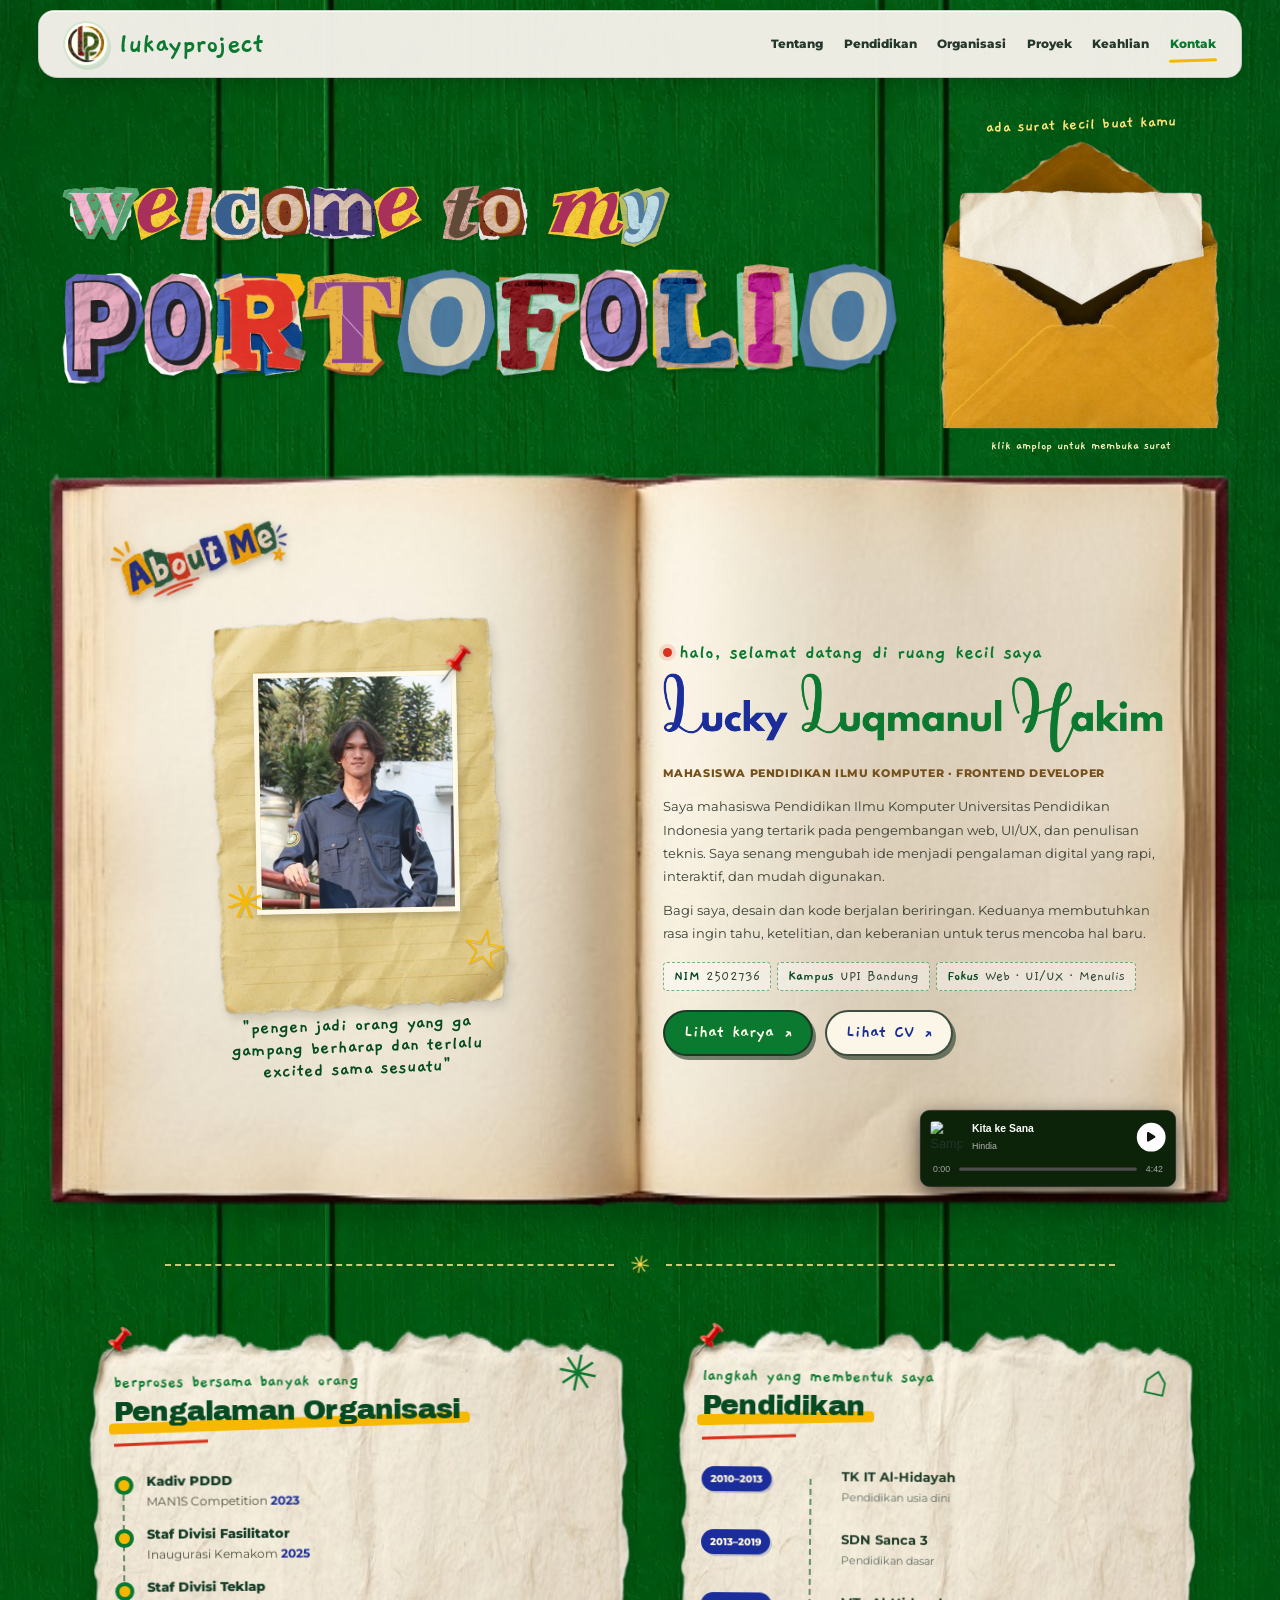
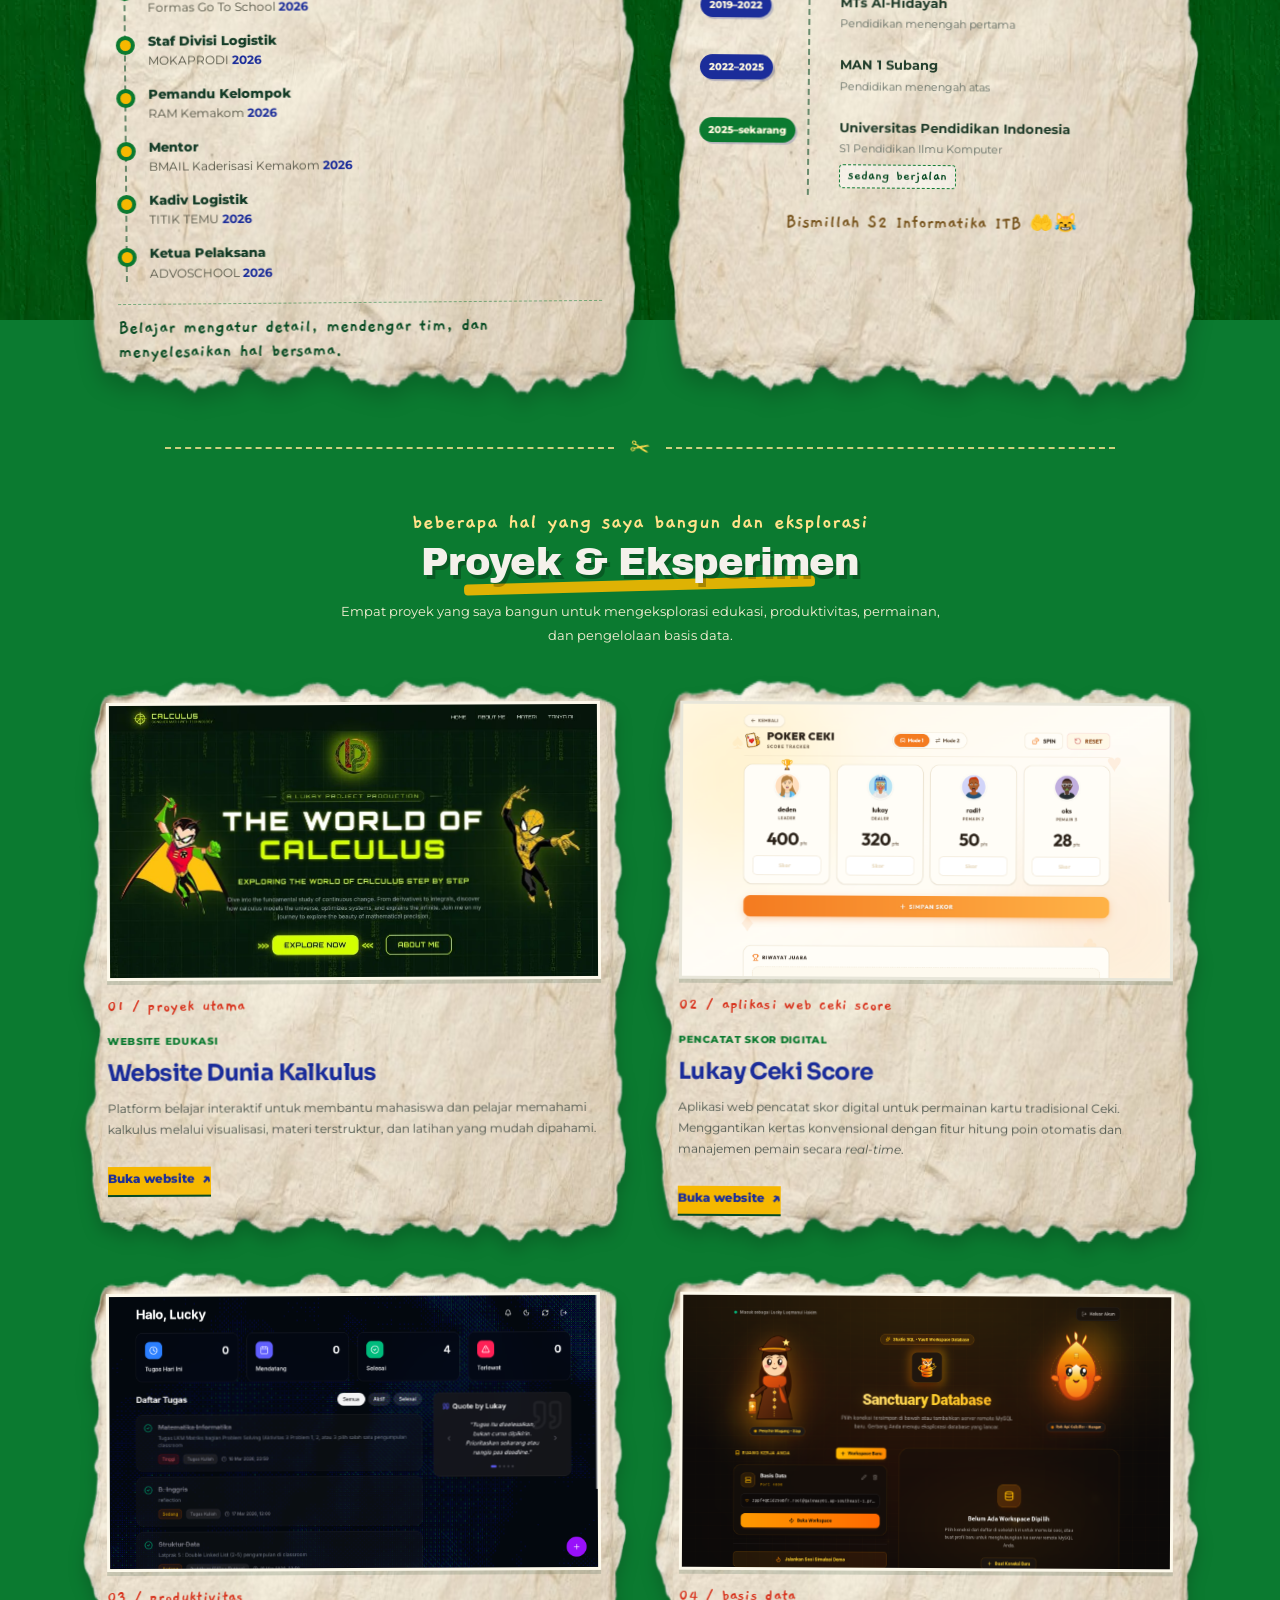
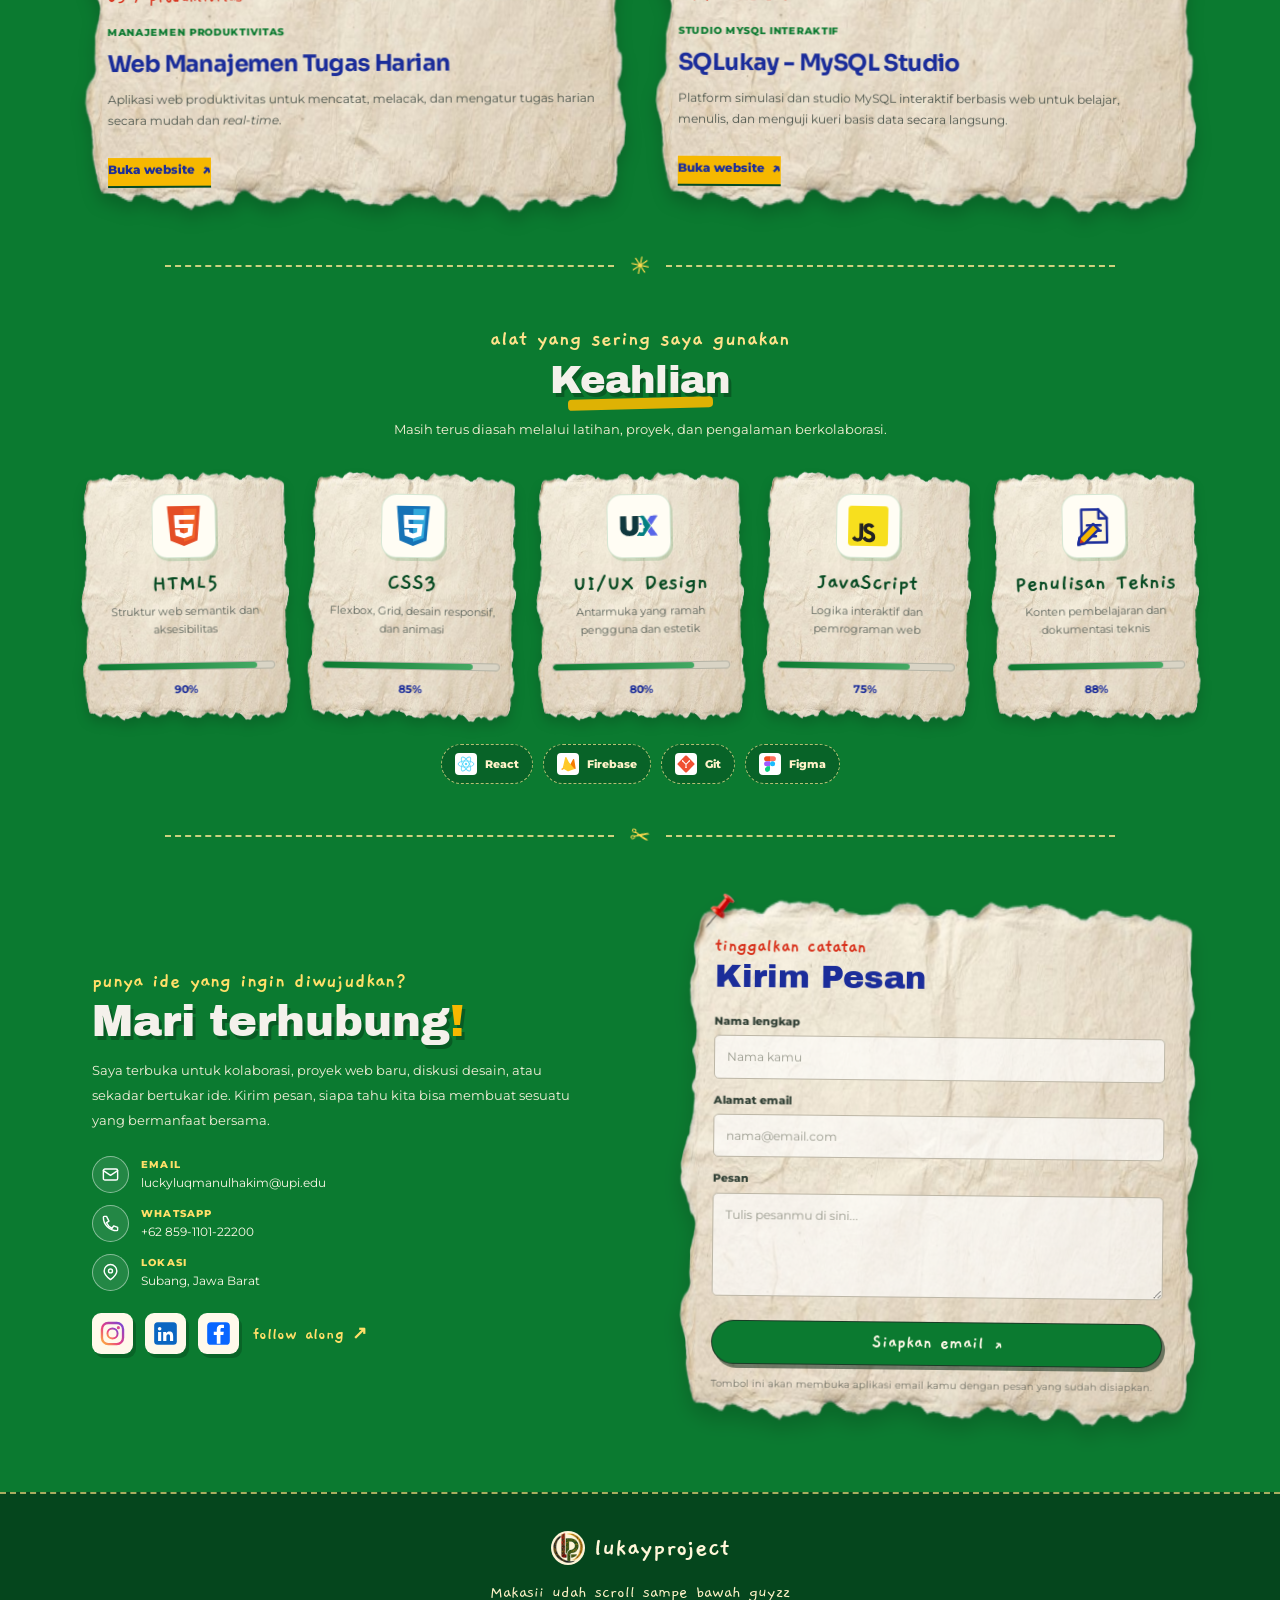
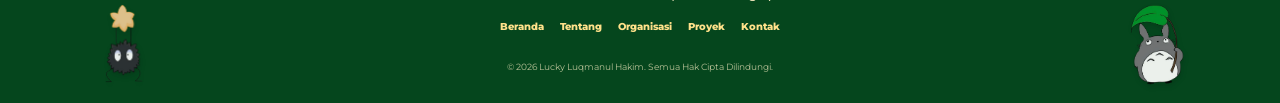
==== index.html @ 98d95bba "update icon play di musik" ====
<!DOCTYPE html>
<html lang="id">
<head>
  <meta charset="UTF-8">
  <meta name="viewport" content="width=device-width, initial-scale=1">
  <meta name="theme-color" content="#0b7a30">
  <meta name="description" content="Portofolio Lucky Luqmanul Hakim, mahasiswa Pendidikan Ilmu Komputer UPI yang tertarik pada pengembangan web, UI/UX, dan penulisan teknis.">
  <title>lukayproject - Portofolio Lucky Luqmanul Hakim</title>
  <link rel="icon" href="assets/logo-lukayproject.png" type="image/png">

  <!-- Font tulisan tangan dan sans-serif agar nuansanya tetap scrapbook -->
  <link rel="preconnect" href="https://fonts.googleapis.com">
  <link rel="preconnect" href="https://fonts.gstatic.com" crossorigin>
  <link href="https://fonts.googleapis.com/css2?family=Archivo+Black&family=Gaegu:wght@400;700&family=Montserrat:wght@400;500;600;700;800&family=Sora:wght@600;700;800&display=swap" rel="stylesheet">
  <link rel="stylesheet" href="https://cdnjs.cloudflare.com/ajax/libs/font-awesome/6.5.2/css/all.min.css">
  <link rel="stylesheet" href="style.css?v=20261017b">
  <script src="script.js" defer></script>
</head>
<body>
  <!-- Navigasi utama -->
  <header class="site-header">
    <nav class="nav-wrap" aria-label="Navigasi utama">
      <a class="brand" href="#Beranda" aria-label="lukayproject, kembali ke beranda">
        <span class="brand-mark"><img src="assets/logo-lukayproject.png" alt="Logo lukayproject"></span>
        <span class="brand-name">lukay<span>project</span></span>
      </a>

      <button class="menu-toggle" id="menuToggle" type="button" aria-expanded="false" aria-controls="mainNav" aria-label="Buka menu navigasi">
        <span></span><span></span><span></span>
      </button>

      <div class="nav-links" id="mainNav">
        <a href="#Tentang" class="nav-link">Tentang</a>
        <a href="#Pendidikan" class="nav-link">Pendidikan</a>
        <a href="#Pengalaman" class="nav-link">Organisasi</a>
        <a href="#Proyek" class="nav-link">Proyek</a>
        <a href="#Keahlian" class="nav-link">Keahlian</a>
        <a href="#Kontak" class="nav-link">Kontak</a>
      </div>
    </nav>
  </header>

  <main>
    <!-- Judul portofolio, pemutar lagu, dan amplop interaktif -->
    <section class="opening-area" id="Beranda" aria-label="Pembuka portofolio">
      <div class="top-peripherals">

        <div class="portfolio-banner" aria-label="Welcome to my portfolio — Lucky Luqmanul Hakim">
          <!-- Sapaan dan judul memakai PNG transparan agar tekstur kolase tetap tajam. -->
          <img class="welcome-title-image" src="assets/welcome.png" alt="Welcome to my">
          <img class="portfolio-title-image" src="assets/portofolio-title.png" alt="Portofolio Lucky Luqmanul Hakim">
        </div>

        <!-- Audio untuk pemutar lagu mini -->
        <audio id="myAudio">
          <source src="assets/kita ke sana.mp3" type="audio/mpeg">
        </audio>

        <!-- Pemutar audio mini -->
        <div class="spotify-popup-mini">
          <div class="mini-top-row">
            <img
              src="https://i.scdn.co/image/ab67616d0000b27349bdf0e981cbba25d48b44e0"
              alt="Sampul album"
              class="mini-art"
            >
            <div class="mini-details">
              <p class="mini-title">Kita ke Sana</p>
              <p class="mini-artist">Hindia</p>
            </div>
            <div class="mini-controls">
              <button
                  class="btn-mini-play"
                  id="playBtn"
                  type="button"
                  aria-label="Putar lagu"
                  aria-pressed="false">
                  <i class="fa-solid fa-play" aria-hidden="true"></i>
              </button>
            </div>
          </div>
          <div class="mini-time-row">
            <span class="time-text" id="currentTime">0:00</span>
            <div class="mini-progress-bar" id="progressBar">
              <div class="mini-progress-juice" id="progressJuice"></div>
            </div>
            <span class="time-text" id="duration">0:00</span>
          </div>
        </div>

        <!-- Amplop interaktif -->
        <div class="envelope-widget">
          <p class="envelope-caption">ada surat kecil buat kamu</p>
          <button class="envelope-trigger" id="letterTrigger" type="button" aria-expanded="false" aria-controls="letterMessage" aria-label="Buka surat dari Lucky">
            <span class="envelope-scene">
              <!-- Surat bergerak di antara badan amplop dan lapisan depannya. -->
              <img class="envelope-back" src="assets/amplop.png" alt="" aria-hidden="true">
              <span class="letter-insert" aria-hidden="true">
                <img class="letter-paper" src="assets/surat.png" alt="">
                <span class="letter-message" id="letterMessage">
                  <strong>Hai, manteteman!</strong>
                  <span>Terima kasih sudah mampir. Kalau kamu tertarik berkolaborasi, yuk kita ngobrol.</span>
                  <em>Salam hangat, Lucky</em>
                </span>
              </span>
              <img class="envelope-front" src="assets/amplop-depan.png" alt="" aria-hidden="true">
            </span>
          </button>
          <p class="tap-hint" id="tapHint">klik amplop untuk membuka surat</p>
        </div>
      </div>

      <!-- Buku ini adalah gambar aset tersendiri; isi buku tetap berupa teks HTML. -->
      <section class="intro-book" id="Tentang" aria-labelledby="introTitle">
        <img class="book-art" src="assets/buku-terbuka.png" alt="Buku terbuka dengan halaman kertas krem">
        <img class="about-me-label" src="assets/about-me.png" alt="about me" aria-hidden="true">
        </div>
        
        <div class="intro-layout">
          <div class="portrait-side">
            <div class="portrait-paper">
              <img class="lined-paper" src="assets/kertas-kuning.png" alt="" aria-hidden="true">
              <img class="portrait-photo" src="assets/foto-lucky.webp" alt="Foto Lucky Luqmanul Hakim">
              <img class="photo-pin" src="assets/paku-pin.png" alt="" aria-hidden="true">
              <span class="photo-star star-one">✳</span>
              <span class="photo-star star-two">☆</span>
            </div>
            <p class="photo-caption">"pengen jadi orang yang ga gampang berharap dan terlalu excited sama sesuatu"</p>
          </div>

          <div class="intro-copy">
            <p class="eyebrow"><span class="eyebrow-dot"></span> halo, selamat datang di ruang kecil saya</p>
            <img class="intro-name-image" id="introTitle" src="assets/nama-lucky.png" alt="Lucky Luqmanul Hakim">
            <p class="intro-role">Mahasiswa Pendidikan Ilmu Komputer · Frontend Developer</p>
            <p class="intro-description">Saya mahasiswa Pendidikan Ilmu Komputer Universitas Pendidikan Indonesia yang tertarik pada pengembangan web, UI/UX, dan penulisan teknis. Saya senang mengubah ide menjadi pengalaman digital yang rapi, interaktif, dan mudah digunakan.</p>
            <p class="intro-description">Bagi saya, desain dan kode berjalan beriringan. Keduanya membutuhkan rasa ingin tahu, ketelitian, dan keberanian untuk terus mencoba hal baru.</p>
            <div class="profile-facts">
              <span><b>NIM</b> 2502736</span>
              <span><b>Kampus</b> UPI Bandung</span>
              <span><b>Fokus</b> Web · UI/UX · Menulis</span>
            </div>
            <div class="intro-actions">
              <a class="sticker-button button-green" href="#Proyek">Lihat karya <span>↗</span></a>
              <a class="sticker-button button-paper" href="https://drive.google.com/file/d/1WIfUOVzdFMNwYy8nvwibHAOW4l3-ou8Z/view" target="_blank" rel="noreferrer">Lihat CV <span>↗</span></a>
            </div>
          </div>
        </div>
      </section>
    </section>

    <!-- Pembatas handmade antarbagian -->
    <div class="section-divider" aria-hidden="true"><span></span><b>✳</b><span></span></div>

    <!-- Riwayat organisasi dan pendidikan -->
    <section class="content-grid two-column" aria-label="Pengalaman organisasi dan pendidikan">
      <section class="paper-panel organization-panel" id="Pengalaman" aria-labelledby="orgTitle">
        <img class="panel-pin" src="assets/paku-pin.png" alt="" aria-hidden="true">
        <div class="section-heading">
          <span class="heading-doodle">✳</span>
          <p class="section-kicker">berproses bersama banyak orang</p>
          <h2 id="orgTitle">Pengalaman Organisasi</h2>
          <span class="heading-underline"></span>
        </div>
        <ol class="experience-list">
          <li><span class="timeline-dot"></span><div><strong>Kadiv PDDD</strong><p>MAN1S Competition <b>2023</b></p></div></li>
          <li><span class="timeline-dot"></span><div><strong>Staf Divisi Fasilitator</strong><p>Inaugurasi Kemakom <b>2025</b></p></div></li>
          <li><span class="timeline-dot"></span><div><strong>Staf Divisi Teklap</strong><p>Formas Go To School <b>2026</b></p></div></li>
          <li><span class="timeline-dot"></span><div><strong>Staf Divisi Logistik</strong><p>MOKAPRODI <b>2026</b></p></div></li>
          <li><span class="timeline-dot"></span><div><strong>Pemandu Kelompok</strong><p>RAM Kemakom <b>2026</b></p></div></li>
          <li><span class="timeline-dot"></span><div><strong>Mentor</strong><p>BMAIL Kaderisasi Kemakom <b>2026</b></p></div></li>
          <li><span class="timeline-dot"></span><div><strong>Kadiv Logistik</strong><p>TITIK TEMU <b>2026</b></p></div></li>
          <li><span class="timeline-dot"></span><div><strong>Ketua Pelaksana</strong><p>ADVOSCHOOL <b>2026</b></p></div></li>
        </ol>
        <p class="panel-footnote">Belajar mengatur detail, mendengar tim, dan menyelesaikan hal bersama.</p>
      </section>

      <section class="paper-panel education-panel" id="Pendidikan" aria-labelledby="educationTitle">
        <img class="panel-pin" src="assets/paku-pin.png" alt="" aria-hidden="true">
        <div class="section-heading">
          <span class="heading-doodle cap-doodle">⌂</span>
          <p class="section-kicker">langkah yang membentuk saya</p>
          <h2 id="educationTitle">Pendidikan</h2>
          <span class="heading-underline"></span>
        </div>
        <ol class="education-list">
          <li><span class="edu-year">2010–2013</span><div><strong>TK IT Al-Hidayah</strong><p>Pendidikan usia dini</p></div></li>
          <li><span class="edu-year">2013–2019</span><div><strong>SDN Sanca 3</strong><p>Pendidikan dasar</p></div></li>
          <li><span class="edu-year">2019–2022</span><div><strong>MTs Al-Hidayah</strong><p>Pendidikan menengah pertama</p></div></li>
          <li><span class="edu-year">2022–2025</span><div><strong>MAN 1 Subang</strong><p>Pendidikan menengah atas</p></div></li>
          <li class="current-education"><span class="edu-year">2025–sekarang</span><div><strong>Universitas Pendidikan Indonesia</strong><p>S1 Pendidikan Ilmu Komputer</p><span class="now-tag">sedang berjalan</span></div></li>
        </ol>
        <div class="campus-note">Bismillah S2 Informatika ITB 🤲😹</div>
      </section>
    </section>

    <div class="section-divider divider-long" aria-hidden="true"><span></span><b>✂</b><span></span></div>

    <!-- Empat proyek dengan tautan aktif; preview contoh bisa diganti dengan screenshot asli. -->
    <section class="projects-section" id="Proyek" aria-labelledby="projectsTitle">
      <div class="section-heading centered-heading">
        <p class="section-kicker">beberapa hal yang saya bangun dan eksplorasi</p>
        <h2 id="projectsTitle">Proyek & Eksperimen</h2>
        <p class="section-intro">Empat proyek yang saya bangun untuk mengeksplorasi edukasi, produktivitas, permainan, dan pengelolaan basis data.</p>
      </div>

      <div class="projects-grid">
        <article class="project-card project-featured">
          <span class="project-index">01 / proyek utama</span>
          <div class="project-visual project-image"><img src="assets/dunia-kalkulus.webp" alt="Tampilan website Dunia Kalkulus"></div>
          <div class="project-copy">
            <span class="project-tag">Website edukasi</span>
            <h3>Website Dunia Kalkulus</h3>
            <p>Platform belajar interaktif untuk membantu mahasiswa dan pelajar memahami kalkulus melalui visualisasi, materi terstruktur, dan latihan yang mudah dipahami.</p>
            <a class="text-link" href="https://duniakalkulus.web.app/" target="_blank" rel="noreferrer">Buka website <span>↗</span></a>
          </div>
        </article>

        <article class="project-card">
          <span class="project-index">02 / aplikasi web ceki score</span>
          <div class="project-visual visual-ceki">
            <img src="assets/ceki.png" alt="Preview Lukay Ceki Score">
          </div>
          <div class="project-copy">
            <span class="project-tag">Pencatat skor digital</span>
            <h3>Lukay Ceki Score</h3>
            <p>Aplikasi web pencatat skor digital untuk permainan kartu tradisional Ceki. Menggantikan kertas konvensional dengan fitur hitung poin otomatis dan manajemen pemain secara <em>real-time</em>.</p>
            <a class="text-link" href="https://ceki-score-tracker.web.app/" target="_blank" rel="noreferrer">Buka website <span>↗</span></a>
          </div>
        </article>
        <article class="project-card">
          <span class="project-index">03 / produktivitas</span>
          <div class="project-visual visual-task"><img src="assets/lukay-task-management.png" alt="Tampilan website Lukay Management"></div>
          <div class="project-copy">
            <span class="project-tag">Manajemen produktivitas</span>
            <h3>Web Manajemen Tugas Harian</h3>
            <p>Aplikasi web produktivitas untuk mencatat, melacak, dan mengatur tugas harian secara mudah dan <em>real-time</em>.</p>
            <a class="text-link" href="https://lukay-task-management.netlify.app/" target="_blank" rel="noreferrer">Buka website <span>↗</span></a>
          </div>
        </article>

        <article class="project-card">
          <span class="project-index">04 / basis data</span>
          <div class="project-visual visual-sql"><img src="assets/sqlukay.png" alt="Tampilan website SQLukay"></div>
          <div class="project-copy">
            <span class="project-tag">Studio MySQL interaktif</span>
            <h3>SQLukay - MySQL Studio</h3>
            <p>Platform simulasi dan studio MySQL interaktif berbasis web untuk belajar, menulis, dan menguji kueri basis data secara langsung.</p>
            <a class="text-link" href="https://sqlukay.vercel.app/" target="_blank" rel="noreferrer">Buka website <span>↗</span></a>
          </div>
        </article>
      </div>
    </section>

    <div class="section-divider" aria-hidden="true"><span></span><b>✳</b><span></span></div>

    <!-- Keahlian tetap berdasarkan daftar pada website sumber, ditambah logo agar lebih visual. -->
    <section class="skills-section" id="Keahlian" aria-labelledby="skillsTitle">
      <div class="section-heading centered-heading">
        <p class="section-kicker">alat yang sering saya gunakan</p>
        <h2 id="skillsTitle">Keahlian</h2>
        <p class="section-intro">Masih terus diasah melalui latihan, proyek, dan pengalaman berkolaborasi.</p>
      </div>
      <div class="skills-grid">
        <article class="skill-tile"><span class="skill-logo"><img src="assets/icons/html5.svg" alt="Logo HTML5"></span><h3>HTML5</h3><p>Struktur web semantik dan aksesibilitas</p><div class="skill-track"><span style="--level:90%"></span></div><b class="skill-level">90%</b></article>
        <article class="skill-tile"><span class="skill-logo"><img src="assets/icons/css3.svg" alt="Logo CSS3"></span><h3>CSS3</h3><p>Flexbox, Grid, desain responsif, dan animasi</p><div class="skill-track"><span style="--level:85%"></span></div><b class="skill-level">85%</b></article>
        <article class="skill-tile"><span class="skill-logo"><img src="assets/icons/pen-tool.svg" alt="Ikon desain UI/UX"></span><h3>UI/UX Design</h3><p>Antarmuka yang ramah pengguna dan estetik</p><div class="skill-track"><span style="--level:80%"></span></div><b class="skill-level">80%</b></article>
        <article class="skill-tile"><span class="skill-logo"><img src="assets/icons/javascript.svg" alt="Logo JavaScript"></span><h3>JavaScript</h3><p>Logika interaktif dan pemrograman web</p><div class="skill-track"><span style="--level:75%"></span></div><b class="skill-level">75%</b></article>
        <article class="skill-tile"><span class="skill-logo"><img src="assets/icons/writing.svg" alt="Ikon penulisan teknis"></span><h3>Penulisan Teknis</h3><p>Konten pembelajaran dan dokumentasi teknis</p><div class="skill-track"><span style="--level:88%"></span></div><b class="skill-level">88%</b></article>
      </div>
      <div class="tool-strip" aria-label="Teknologi dan alat pendukung yang ditampilkan">
        <span><img src="assets/icons/react.svg" alt="Logo React">React</span>
        <span><img src="assets/icons/firebase.svg" alt="Logo Firebase">Firebase</span>
        <span><img src="assets/icons/git.svg" alt="Logo Git">Git</span>
        <span><img src="assets/icons/figma.svg" alt="Logo Figma">Figma</span>
      </div>
    </section>

    <div class="section-divider divider-long" aria-hidden="true"><span></span><b>✂</b><span></span></div>

    <!-- Kontak: semua alamat dan akun mengarah ke kontak asli pada halaman sumber. -->
    <section class="contact-section" id="Kontak" aria-labelledby="contactTitle">
      <div class="contact-copy">
        <p class="section-kicker">punya ide yang ingin diwujudkan?</p>
        <h2 id="contactTitle">Mari terhubung<span>!</span></h2>
        <p>Saya terbuka untuk kolaborasi, proyek web baru, diskusi desain, atau sekadar bertukar ide. Kirim pesan, siapa tahu kita bisa membuat sesuatu yang bermanfaat bersama.</p>
        <div class="contact-lines">
          <a href="mailto:luckyluqmanulhakim@upi.edu"><span class="contact-icon"><img src="assets/icons/mail.svg" alt=""></span><span><small>EMAIL</small>luckyluqmanulhakim@upi.edu</span></a>
          <a href="https://wa.me/62859110122200" target="_blank" rel="noreferrer"><span class="contact-icon"><img src="assets/icons/phone.svg" alt=""></span><span><small>WHATSAPP</small>+62 859-1101-22200</span></a>
          <div><span class="contact-icon"><img src="assets/icons/map-pin.svg" alt=""></span><span><small>LOKASI</small>Subang, Jawa Barat</span></div>
        </div>
        <div class="social-links">
          <a href="https://www.instagram.com/luckyluqmn" target="_blank" rel="noreferrer" aria-label="Instagram"><img src="assets/icons/instagram.svg" alt="Logo Instagram"></a>
          <a href="https://id.linkedin.com/in/lucky-luqmanul-hakim-16319437b" target="_blank" rel="noreferrer" aria-label="LinkedIn"><img src="assets/icons/linkedin.svg" alt="Logo LinkedIn"></a>
          <a href="https://www.facebook.com/luckyluqmanulhakim" target="_blank" rel="noreferrer" aria-label="Facebook"><img src="assets/icons/facebook.svg" alt="Logo Facebook"></a>
          <span>follow along ↗</span>
        </div>
      </div>

      <form class="contact-form paper-panel" id="contactForm">
        <img class="panel-pin" src="assets/paku-pin.png" alt="" aria-hidden="true">
        <p class="form-kicker">tinggalkan catatan</p>
        <h3>Kirim Pesan</h3>
        <label for="senderName">Nama lengkap</label>
        <input id="senderName" name="name" type="text" placeholder="Nama kamu" required>
        <label for="senderEmail">Alamat email</label>
        <input id="senderEmail" name="email" type="email" placeholder="nama@email.com" required>
        <label for="senderMessage">Pesan</label>
        <textarea id="senderMessage" name="message" rows="4" placeholder="Tulis pesanmu di sini..." required></textarea>
        <button class="sticker-button button-green submit-button" type="submit">Siapkan email <span>↗</span></button>
        <p class="form-note" id="formNote">Tombol ini akan membuka aplikasi email kamu dengan pesan yang sudah disiapkan.</p>
      </form>
    </section>
  </main>

  <!-- Penutup halaman -->
  <footer class="site-footer">
    <img class="footer-totoro" src="assets/totoro.webp" alt="Ilustrasi Totoro">
    <img class="footer-susuwatari" src="assets/susuwatari.png" alt="Ilustrasi Susuwatari">
    <div class="footer-brand"><img src="assets/logo-lukayproject.png" alt="Logo lukayproject"><span>lukayproject</span></div>
    <p>Makasii udah scroll sampe bawah guyzz</p>
    <div class="footer-nav"><a href="#Beranda">Beranda</a><a href="#Tentang">Tentang</a><a href="#Pengalaman">Organisasi</a><a href="#Proyek">Proyek</a><a href="#Kontak">Kontak</a></div>
    <small>© <span id="currentYear">2026</span> Lucky Luqmanul Hakim. Semua Hak Cipta Dilindungi.</small>
  </footer>
</body>
</html>
---- style.css ----
/* Lukayproject — gaya scrapbook yang tetap ringan dan mudah diubah */

:root {
  --green: #0b7a30;
  --green-dark: #064a22;
  --yellow: #f6b800;
  --yellow-soft: #ffdf65;
  --cream: #f4f1eb;
  --navy: #1b2d9a;
  --red: #d8321c;
  --ink: #24332b;
  --muted: #657066;
  --hand: "Gaegu", "Comic Sans MS", cursive;
  --body: "Montserrat", Arial, sans-serif;
  --display: "Archivo Black", "Arial Black", sans-serif;
}

* {
  box-sizing: border-box;
}

html {
  scroll-behavior: smooth;
  scroll-padding-top: 90px;
}

body {
  margin: 0;
  min-width: 320px;
  color: var(--ink);
  font-family: var(--body);
  line-height: 1.65;
  background: var(--green) url("assets/bg-hijau.webp") center top / cover fixed no-repeat;
  overflow-x: hidden;
}

body::before {
  content: "";
  position: fixed;
  inset: 0;
  z-index: -1;
  pointer-events: none;
  background: linear-gradient(90deg, rgba(0, 44, 19, .16), transparent 20%, transparent 80%, rgba(0, 44, 19, .16));
}

img {
  display: block;
  max-width: 100%;
}

a {
  color: inherit;
  text-decoration: none;
}

button,
input,
textarea {
  font: inherit;
}

button,
a {
  -webkit-tap-highlight-color: transparent;
}

button:focus-visible,
a:focus-visible,
input:focus-visible,
textarea:focus-visible {
  outline: 3px solid var(--yellow);
  outline-offset: 4px;
}

::selection {
  color: var(--cream);
  background: var(--green-dark);
}

/* Header: kertas krem yang menempel di bagian atas */

.site-header {
  position: sticky;
  top: 0;
  z-index: 50;
  padding: 10px 3vw 0;
  background: linear-gradient(180deg, rgba(5, 55, 26, .94), rgba(5, 55, 26, .72));
  backdrop-filter: blur(10px);
}

.nav-wrap {
  max-width: 1240px;
  min-height: 72px;
  margin: 0 auto;
  padding: 12px 24px;
  display: flex;
  gap: 24px;
  align-items: center;
  justify-content: space-between;
  position: relative;
  background: var(--cream) url("assets/kertas-sobek.png") center / 100% 100% no-repeat;
  filter: drop-shadow(0 7px 6px rgba(0,0,0,.2));
}

.brand {
  display: inline-flex;
  align-items: center;
  gap: 10px;
  flex-shrink: 0;
}

.brand-mark {
  width: 46px;
  height: 46px;
  display: grid;
  place-items: center;
  overflow: hidden;
  border-radius: 50%;
  background: #fff9e6;
  border: 2px solid rgba(11,122,48,.18);
  box-shadow: 2px 3px 0 rgba(11,122,48,.18);
}

.brand-mark img {
  width: 100%;
  height: 100%;
  object-fit: contain;
}

.brand-name {
  font: 700 29px/1 var(--hand);
  letter-spacing: -.5px;
  color: var(--green-dark);
  white-space: nowrap;
}

.brand-name span {
  color: var(--navy);
}

.nav-links {
  display: flex;
  align-items: center;
  justify-content: flex-end;
  gap: clamp(8px, 1.4vw, 21px);
}

.nav-link {
  font-size: 11px;
  font-weight: 800;
  color: #24372b;
  position: relative;
  padding: 7px 0;
  white-space: nowrap;
  transition: color .2s ease;
}

.nav-link::after {
  content: "";
  position: absolute;
  left: 0;
  bottom: 0;
  width: 0;
  height: 4px;
  background: var(--yellow);
  border-radius: 99px;
  transform: rotate(-2deg);
  transition: width .2s ease;
}

.nav-link:hover,
.nav-link.is-active {
  color: var(--green);
}

.nav-link:hover::after,
.nav-link.is-active::after {
  width: 100%;
}

.menu-toggle {
  display: none;
  border: 0;
  padding: 8px;
  background: var(--yellow);
  border-radius: 9px;
  cursor: pointer;
}

.menu-toggle span {
  display: block;
  width: 22px;
  height: 2px;
  margin: 4px;
  border-radius: 10px;
  background: var(--green-dark);
}

main {
  width: 100%;
}

.opening-area {
  max-width: 1240px;
  margin: 0 auto;
  padding: 14px 22px 0;
}

/* Judul portofolio dan amplop berada sebelum buku utama */

.top-peripherals {
  min-height: 220px;
  display: flex;
  align-items: flex-start;
  justify-content: space-between;
  gap: 24px;
  padding: 20px 38px 0;
  position: relative;
}

.envelope-caption {
  margin: 0 0 12px;
  color: #ffe277;
  font: 700 22px/1.1 var(--hand);
  letter-spacing: .2px;
  transform: rotate(-2deg);
}

.envelope-caption span {
  display: inline-block;
  padding-left: 7px;
  color: var(--yellow);
  font-size: 29px;
}

.envelope-widget {
  width: min(360px, 43%);
  text-align: center;
  position: relative;
  margin-top: -3px;
}

.envelope-caption {
  margin-bottom: 0;
  text-align: right;
  padding-right: 24px;
  font-size: 20px;
}

.envelope-scene {
  display: block;
  width: 100%;
  height: 218px;
  position: relative;
  isolation: isolate;
}

.envelope-trigger {
  display: block;
  position: relative;
  width: 100%;
  padding: 0;
  border: 0;
  background: transparent;
  cursor: pointer;
}

.letter-paper {
  position: absolute;
  z-index: 1;
  width: 47%;
  height: auto;
  left: 26.5%;
  top: -25%;
  transform: translateY(38%);
  transform-origin: 50% 100%;
  transition: transform .7s cubic-bezier(.2,.8,.2,1);
  filter: drop-shadow(0 3px 3px rgba(0,0,0,.15));
}

.letter-message {
  position: absolute;
  z-index: 2;
  width: 33%;
  left: 33.5%;
  top: -10%;
  display: flex;
  flex-direction: column;
  gap: 3px;
  text-align: left;
  font-family: var(--hand);
  line-height: 1.05;
  color: var(--navy);
  opacity: 0;
  transform: translateY(38%);
  transition: transform .7s cubic-bezier(.2,.8,.2,1), opacity .25s ease;
  pointer-events: none;
}

.letter-message strong {
  font-size: 18px;
}

.letter-message span {
  font-size: 14px;
}

.letter-message em {
  font-size: 14px;
  font-weight: 700;
  color: var(--green);
  margin-top: 2px;
}

.envelope-widget.is-open .letter-paper {
  transform: translateY(-5%);
}

.envelope-widget.is-open .letter-message {
  transform: translateY(-5%);
  opacity: 1;
  transition-delay: .12s;
}

.tap-hint {
  margin: -8px 0 0;
  color: #fff1bc;
  font: 700 17px var(--hand);
}

.envelope-widget.is-open .tap-hint {
  color: #ffdf65;
}

/* Buku utama: teks dan foto adalah elemen HTML, bukan gambar satu halaman */

.intro-book {
  position: relative;
  isolation: isolate;
  width: 100%;
  max-width: 1150px;
  margin: 0 auto;
  aspect-ratio: 610 / 409;
  scroll-margin-top: 110px;
}

.book-art {
  width: 100%;
  height: 100%;
  position: absolute;
  inset: 0;
  z-index: -1;
  object-fit: fill;
  filter: drop-shadow(0 14px 15px rgba(0,0,0,.2));
}

/* Tulisan About Me di pojok kiri atas buku */
.about-me-label {
  position: absolute;
  top: 6%;
  left: 5%;
  width: clamp(110px, 17%, 195px);
  height: auto;
  display: block;
  z-index: 3;
  transform: rotate(-4deg);
  filter: drop-shadow(2px 4px 3px rgba(0, 0, 0, .15));
  pointer-events: none;
}

/* Penyesuaian untuk layar HP */
@media (max-width: 760px) {
  .about-me-label {
    position: relative;
    top: auto;
    left: auto;
    width: clamp(105px, 30vw, 145px);
    margin: 0 0 -20px 14px;
    transform: rotate(-4deg);
  }
}

.intro-layout {
  height: 100%;
  min-height: 0;
  display: grid;
  grid-template-columns: .88fr 1.12fr;
  align-items: center;
  gap: 4%;
  padding: 10% 9% 9%;
}

.portrait-side {
  position: relative;
  display: flex;
  flex-direction: column;
  align-items: center;
  justify-content: center;
  min-width: 0;
}

.portrait-paper {
  position: relative;
  width: min(100%, 330px);
  aspect-ratio: 448 / 557;
  transform: rotate(-2.5deg);
}

.lined-paper {
  width: 100%;
  height: 100%;
  object-fit: fill;
  position: absolute;
  inset: 0;
  filter: drop-shadow(3px 6px 5px rgba(0,0,0,.13));
}

.portrait-photo {
  position: absolute;
  width: 72%;
  height: 62%;
  left: 14%;
  top: 14%;
  object-fit: cover;
  object-position: center 25%;
  border: 6px solid #fff9e9;
  box-shadow: 2px 4px 7px #0003;
  transform: rotate(1.5deg);
}

.photo-pin {
  position: absolute;
  z-index: 4;
  width: 42px;
  height: 62px;
  right: 12%;
  top: -4%;
  margin-top: 17px !important;
  margin-right: -3px !important;
  transform: rotate(22deg);
  filter: drop-shadow(1px 3px 3px #0004);
}

.photo-star {
  position: absolute;
  color: var(--yellow);
  text-shadow: 1px 2px 0 rgba(131,81,0,.18);
  font-size: 48px;
  line-height: 1;
}

.star-one {
  left: 3%;
  bottom: 23%;
  transform: rotate(-18deg);
}

.star-two {
  right: 0;
  bottom: 8%;
  font-size: 54px;
  transform: rotate(13deg);
}

.photo-caption {
  max-width: 270px;
  margin: -4px auto 0;
  color: var(--green-dark);
  font: 700 19px/1.1 var(--hand);
  text-align: center;
  transform: rotate(-2deg);
}

.intro-copy {
  padding: 8px 0;
}

.eyebrow,
.section-kicker,
.form-kicker {
  margin: 0 0 8px;
  color: var(--green);
  font: 700 20px/1.15 var(--hand);
}

.eyebrow {
  display: flex;
  gap: 7px;
  align-items: center;
}

.eyebrow-dot {
  width: 9px;
  height: 9px;
  display: inline-block;
  border-radius: 50%;
  background: var(--red);
  box-shadow: 0 0 0 4px rgba(216,50,28,.13);
}

h1,h2,h3,p {
  overflow-wrap: anywhere;
}

.intro-copy h1 {
  margin: 3px 0 8px;
  font: 46px/.95 var(--display);
  letter-spacing: -1.7px;
  color: var(--navy);
  text-transform: uppercase;
}

.intro-copy h1 span {
  display: inline-block;
  padding-top: 5px;
  color: var(--green);
  font-size: clamp(26px, 3.1vw, 41px);
}

.intro-role {
  margin: 12px 0 14px;
  color: #76511c;
  font-size: 11px;
  font-weight: 800;
  letter-spacing: .08em;
  text-transform: uppercase;
}

.intro-description {
  margin: 0 0 10px;
  max-width: 530px;
  font-size: 13px;
  line-height: 1.9;
  color: #373f36;
}

.profile-facts {
  display: flex;
  flex-wrap: wrap;
  gap: 6px;
  margin: 16px 0 19px;
}

.profile-facts span {
  padding: 4px 9px;
  border: 1px dashed rgba(11,122,48,.55);
  border-radius: 4px;
  color: #354538;
  background: rgba(255,255,255,.42);
  font: 15px/1.15 var(--hand);
}

.profile-facts b {
  color: var(--green-dark);
}

.intro-actions {
  display: flex;
  flex-wrap: wrap;
  gap: 12px;
  align-items: center;
}

.sticker-button {
  display: inline-flex;
  align-items: center;
  justify-content: center;
  gap: 10px;
  padding: 10px 17px 9px;
  border: 2px solid rgba(28,49,36,.85);
  border-radius: 999px;
  box-shadow: 3px 4px 0 rgba(15,43,25,.55);
  font: 700 18px/1.05 var(--hand);
  cursor: pointer;
  transition: transform .2s ease, box-shadow .2s ease;
}

.sticker-button:hover {
  transform: translate(-2px,-3px) rotate(-1deg);
  box-shadow: 5px 7px 0 rgba(15,43,25,.45);
}

.sticker-button span {
  font-family: var(--body);
  font-size: 14px;
}

.button-green {
  color: #fff9e8;
  background: var(--green);
}

.button-paper {
  color: var(--navy);
  background: #fbf6e8;
}

/* ─── Pemutar audio mini ─── */

.spotify-popup-mini {
  position: absolute !important;

  /* Paksa mengunci posisi elemen */

  top: 1015px !important;

  /* Paksa naik ke atas, ganti ke 400px jika kurang naik */

  left: 900px !important;
  width: 320px;
  background-color: #0c2309;
  border-radius: 12px;
  padding: 12px;
  box-shadow: 0 8px 24px rgba(0, 0, 0, 0.6);
  border: 1px solid #282828;
  display: flex;
  flex-direction: column;

  /* Membuat susunan atas-bawah */

  gap: 10px;
  z-index: 999;
  font-family: sans-serif;
  box-sizing: border-box;
  transform: scale(0.80);

  /* Ukuran pemutar mini menjadi 80% dari ukuran aslinya */

  transform-origin: top left;

  /* Mengunci titik pengecilan di pojok kiri atas agar posisi koordinat top/left tidak bergeser */
}

/* Baris Atas */

.mini-top-row {
  display: flex;
  align-items: center;
  gap: 12px;
}

.mini-art {
  width: 40px;
  height: 40px;
  border-radius: 4px;
  object-fit: cover;
}

.mini-details {
  display: flex;
  flex-direction: column;
  flex-grow: 1;
  overflow: hidden;
}

.mini-title {
  color: #ffffff;
  font-size: 13px;
  font-weight: 600;
  margin: 0 0 2px 0;
  white-space: nowrap;
  overflow: hidden;
  text-overflow: ellipsis;
}

.mini-artist {
  color: #b3b3b3;
  font-size: 11px;
  margin: 0;
}

/* ─── Tombol play/pause pemutar lagu ─── */

.btn-mini-play {
  background-color: #ffffff !important;

  /* Latar belakang tombol bulat wajib putih */

  width: 36px;
  height: 36px;
  border-radius: 50%;
  border: none;
  display: flex;
  justify-content: center;
  align-items: center;
  cursor: pointer;
  transition: transform 0.1s ease;
  padding: 0;
}

/* Warna ikon play/pause */

.btn-mini-play i {
  color: #121212 !important;

  /* Memaksa warna ikon jadi hitam */

  font-size: 14px !important;

  /* Ukuran ikon pas di tengah */

  display: inline-block !important;
  opacity: 1 !important;

  /* Memastikan tidak transparan */
}

.btn-mini-play:hover {
  transform: scale(1.05);
}

/* Baris Bawah (Waktu & Bar) */

.mini-time-row {
  display: flex;
  align-items: center;
  gap: 8px;
  width: 100%;
}

.time-text {
  color: #a7a7a7;
  font-size: 11px;
  width: 28px;
  text-align: center;
}

.mini-progress-bar {
  flex-grow: 1;
  height: 4px;
  background-color: #4d4d4d;
  border-radius: 2px;
  cursor: pointer;
  position: relative;
}

.mini-progress-juice {
  height: 100%;
  width: 0%;
  background-color: #1db954;

  /* Hijau Spotify */

  border-radius: 2px;
  transition: width 0.1s linear;
}

/* Garis putus-putus dibuat dengan CSS agar mudah ikut berubah pada layar kecil */

.section-divider {
  width: min(950px, 76%);
  margin: 22px auto 35px;
  display: flex;
  gap: 16px;
  align-items: center;
  color: #ffda4d;
}

.section-divider span {
  height: 1px;
  flex: 1;
  border-top: 2px dashed rgba(255,231,148,.8);
}

.section-divider b {
  font-size: 24px;
  font-weight: 400;
  transform: rotate(12deg);
}

.divider-long {
  margin-top: 38px;
  margin-bottom: 42px;
}

/* Kertas sobek untuk panel pendidikan dan organisasi */

.content-grid,
.projects-section,
.skills-section,
.contact-section {
  width: min(1120px, calc(100% - 44px));
  margin-left: auto;
  margin-right: auto;
}

.two-column {
  display: grid;
  grid-template-columns: 1.02fr .98fr;
  gap: 28px;
  align-items: stretch;
}

.paper-panel {
  position: relative;
  min-width: 0;
  padding: 34px 32px 30px;
  background: var(--cream) url("assets/kertas-sobek.png") center / 100% 100% no-repeat;
  filter: drop-shadow(0 12px 10px rgba(0,0,0,.16));
}

.organization-panel {
  background-color: #f9df70;
  background-image: url("assets/kertas-kuning.png");
  background-size: 100% 100%;
  transform: rotate(-.5deg);
  padding: 40px 35px 32px;
}

.education-panel {
  transform: rotate(.5deg);
}

.panel-pin {
  position: absolute;
  z-index: 5;
  top: -16px;
  left: 22px;
  width: 32px;
  height: 48px;
  object-fit: contain;
  transform: rotate(-17deg);
  filter: drop-shadow(1px 3px 2px #0003);
}

.section-heading {
  position: relative;
  margin: 0 0 23px;
}

.section-heading h2 {
  display: inline-block;
  margin: 0;
  position: relative;
  z-index: 1;
  font: 29px/1.1 var(--display);
  color: var(--green-dark);
  letter-spacing: -.8px;
}

.section-heading h2::after {
  content: "";
  height: 11px;
  background: var(--yellow);
  position: absolute;
  left: -5px;
  right: -10px;
  bottom: -2px;
  z-index: -1;
  transform: rotate(-1.5deg);
  border-radius: 4px;
}

.section-kicker {
  font-size: 17px;
  margin: 0 0 4px;
}

.heading-underline {
  display: block;
  width: 94px;
  border-bottom: 3px solid var(--red);
  transform: rotate(-2deg);
  margin-top: 13px;
}

.heading-doodle {
  position: absolute;
  top: -15px;
  right: 0;
  color: var(--green);
  font: 50px/1 var(--hand);
  transform: rotate(12deg);
}

.cap-doodle {
  font-size: 44px;
  top: -7px;
}

.experience-list,
.education-list {
  list-style: none;
  padding: 0;
  margin: 0;
  position: relative;
}

.experience-list::before,
.education-list::before {
  content: "";
  position: absolute;
  left: 8px;
  top: 12px;
  bottom: 16px;
  border-left: 2px dashed rgba(6,74,34,.56);
}

.experience-list li {
  position: relative;
  display: flex;
  gap: 12px;
  padding: 0 0 13px;
  align-items: flex-start;
}

.timeline-dot {
  flex: 0 0 18px;
  height: 18px;
  margin-top: 3px;
  border: 4px solid var(--green);
  border-radius: 50%;
  background: var(--yellow);
  z-index: 1;
}

.experience-list strong {
  display: block;
  color: #153d28;
  font-size: 12px;
  font-weight: 800;
  line-height: 1.35;
}

.experience-list p {
  margin: 2px 0 0;
  font-size: 11px;
  line-height: 1.45;
  color: #535445;
}

.experience-list p b {
  color: var(--navy);
}

.panel-footnote {
  border-top: 1px dashed rgba(11,122,48,.5);
  padding-top: 12px;
  margin: 6px 0 0;
  font: 700 18px/1.2 var(--hand);
  color: var(--green-dark);
}

.education-list::before {
  left: 65px;
}

.education-list li {
  position: relative;
  display: grid;
  grid-template-columns: 120px minmax(0,1fr);
  gap: 10px;
  padding: 0 0 21px;
  align-items: start;
}

.edu-year {
  display: inline-block;
  width: fit-content;
  max-width: 100%;
  padding: 5px 8px;
  border-radius: 20px;
  color: #fff8df;
  background: var(--navy);
  box-shadow: 2px 2px 0 rgba(27,45,154,.2);
  font-size: 9px;
  font-weight: 800;
  text-align: center;
  line-height: 1.3;
}

.education-list strong {
  display: block;
  font-size: 12px;
  line-height: 1.4;
  color: #213d2b;
}

.education-list p {
  margin: 4px 0 0;
  font-size: 10px;
  line-height: 1.5;
  color: var(--muted);
}

.current-education .edu-year {
  background: var(--green);
}

.now-tag {
  display: inline-block;
  margin-top: 6px;
  padding: 3px 8px;
  border: 1px dashed var(--green);
  border-radius: 4px;
  color: var(--green-dark);
  background: rgba(255,255,255,.5);
  font: 700 14px/1.1 var(--hand);
}

.campus-note {
  display: flex;
  gap: 7px;
  justify-content: center;
  margin: 2px 0 0;
  color: #78551e;
  font: 700 18px/1.1 var(--hand);
}

.campus-note span {
  color: var(--red);
}

/* Kartu proyek memakai kertas sobek dan preview landscape. */

.projects-section {
  scroll-margin-top: 110px;
}

.centered-heading {
  text-align: center;
  max-width: 720px;
  margin: 0 auto 25px;
}

.centered-heading .section-kicker {
  color: #ffe28a;
  font-size: 22px;
}

.centered-heading h2 {
  color: var(--cream);
  font: 34px/1.15 var(--display);
  text-shadow: 3px 4px 0 rgba(0,0,0,.25);
}

.centered-heading h2::after {
  left: 10%;
  right: 10%;
  bottom: -7px;
  opacity: .9;
}

.section-intro {
  margin: 16px auto 0;
  max-width: 620px;
  color: #f7f0d5;
  font-size: 12px;
  line-height: 1.8;
}

.projects-grid {
  display: grid;
  grid-template-columns: repeat(2, minmax(0,1fr));
  gap: 24px;
}

.project-card {
  padding: 28px 26px 25px;
  position: relative;
  min-width: 0;
  display: flex;
  flex-direction: column;
  background: var(--cream) url("assets/kertas-sobek.png") center / 100% 100% no-repeat;
  filter: drop-shadow(0 10px 8px rgba(0,0,0,.17));
  transition: transform .25s ease, filter .25s ease;
}

.project-card:nth-child(odd) {
  transform: rotate(-.5deg);
}

.project-card:nth-child(even) {
  transform: rotate(.5deg);
}

.project-card:hover {
  transform: translateY(-5px) rotate(0);
  filter: drop-shadow(0 15px 10px rgba(0,0,0,.2));
}

.project-index {
  display: inline-flex;
  align-self: flex-start;
  margin-bottom: 13px;
  color: var(--red);
  font: 700 17px/1 var(--hand);
  letter-spacing: .3px;
}

.project-visual {
  height: 190px;
  width: 100%;
  overflow: hidden;
  position: relative;
  margin-bottom: 18px;
  border: 5px solid #fffdf3;
  box-shadow: 3px 5px 0 rgba(18,47,29,.2);
  background-color: #e9e2cf;
}

.project-image img {
  width: 100%;
  height: 100%;
  object-fit: cover;
  object-position: top center;
}

.project-tag {
  display: inline-block;
  color: var(--green);
  font-size: 9px;
  letter-spacing: .1em;
  text-transform: uppercase;
  font-weight: 800;
}

.project-copy h3 {
  margin: 5px 0 8px;
  color: var(--navy);
  font: 25px/1.1 var(--hand);
  font-weight: 700;
}

.project-copy p {
  font-size: 11px;
  line-height: 1.85;
  margin: 0 0 13px;
  color: #4c554c;
}

.text-link {
  display: inline-flex;
  gap: 7px;
  align-items: center;
  align-self: flex-start;
  margin-top: 14px;
  padding-bottom: 3px;
  border-bottom: 2px solid var(--yellow);
  color: var(--navy);
  font-size: 11px;
  font-weight: 800;
  background-color: #f6b800;
  border-color: #064a22;
}

.text-link span {
  font-size: 15px;
}

/* Keahlian: logo teknologi diberi ruang sendiri, bukan sekadar teks */

.skills-section {
  scroll-margin-top: 110px;
}

.skills-grid {
  display: grid;
  grid-template-columns: repeat(5,minmax(0,1fr));
  gap: 15px;
}

.skill-tile {
  position: relative;
  min-width: 0;
  padding: 22px 17px 19px;
  text-align: center;
  background: var(--cream) url("assets/kertas-sobek.png") center / 100% 100% no-repeat;
  filter: drop-shadow(0 8px 7px rgba(0,0,0,.14));
  transition: transform .2s ease;
}

.skill-tile:nth-child(odd) {
  transform: rotate(-1deg);
}

.skill-tile:nth-child(even) {
  transform: rotate(1deg);
}

.skill-tile:hover {
  transform: translateY(-5px) rotate(0);
}

.skill-logo {
  display: grid;
  place-items: center;
  width: 60px;
  height: 60px;
  margin: 0 auto 11px;
  padding: 9px;
  background: #fffdf4;
  border: 1px solid rgba(11,122,48,.17);
  border-radius: 13px;
  box-shadow: 2px 3px 0 rgba(11,122,48,.16);
}

.skill-logo img {
  width: 100%;
  height: 100%;
  object-fit: contain;
}

.skill-tile h3 {
  margin: 0 0 6px;
  color: var(--green-dark);
  font: 700 23px/1.05 var(--hand);
}

.skill-tile p {
  min-height: 47px;
  margin: 0;
  color: #5d655c;
  font-size: 10px;
  line-height: 1.6;
}

.skill-track {
  width: 100%;
  height: 7px;
  overflow: hidden;
  margin: 12px 0 5px;
  border-radius: 99px;
  background: #d9d4c5;
  border: 1px solid rgba(36,51,43,.2);
}

.skill-track span {
  display: block;
  width: var(--level);
  height: 100%;
  border-radius: inherit;
  background: linear-gradient(90deg,var(--green),#44a964);
}

.skill-level {
  color: var(--navy);
  font-size: 10px;
}

.tool-strip {
  display: flex;
  justify-content: center;
  align-items: center;
  flex-wrap: wrap;
  gap: 12px;
  margin-top: 22px;
}

.tool-strip span {
  display: inline-flex;
  align-items: center;
  gap: 8px;
  padding: 7px 12px;
  border: 1px dashed rgba(255,230,149,.7);
  border-radius: 999px;
  color: #fff3c9;
  background: rgba(3,59,26,.35);
  font-size: 10px;
  font-weight: 800;
}

.tool-strip img {
  width: 22px;
  height: 22px;
  padding: 2px;
  border-radius: 4px;
  background: #fff;
}

/* Kontak */

.contact-section {
  display: grid;
  grid-template-columns: 1fr .94fr;
  gap: 38px;
  align-items: center;
  padding-bottom: 16px;
  scroll-margin-top: 110px;
}

.contact-copy {
  padding: 20px 0 20px 12px;
  color: var(--cream);
}

.contact-copy .section-kicker {
  color: #ffdf69;
  font-size: 22px;
}

.contact-copy h2 {
  margin: 4px 0 12px;
  font: 40px/1.08 var(--display);
  color: var(--cream);
  text-shadow: 3px 4px 0 rgba(0,0,0,.25);
}

.contact-copy h2 span {
  color: var(--yellow);
}

.contact-copy > p:not(.section-kicker) {
  max-width: 485px;
  color: #f4efd9;
  font-size: 12px;
  line-height: 1.9;
}

.contact-lines {
  display: grid;
  gap: 12px;
  margin: 24px 0 22px;
}

.contact-lines > a,
.contact-lines > div {
  display: flex;
  align-items: center;
  gap: 12px;
  color: #fff9e9;
  font-size: 11px;
  overflow-wrap: anywhere;
}

.contact-lines small {
  display: block;
  color: #ffdf69;
  font-size: 9px;
  font-weight: 800;
  letter-spacing: .12em;
}

.contact-icon {
  width: 37px;
  height: 37px;
  flex: 0 0 37px;
  display: grid;
  place-items: center;
  padding: 8px;
  border: 1px solid rgba(255,255,255,.45);
  border-radius: 50%;
  background: rgba(255,255,255,.1);
}

.contact-icon img {
  width: 100%;
  height: 100%;
  filter: brightness(0) invert(1);
}

.social-links {
  display: flex;
  align-items: center;
  gap: 12px;
}

.social-links a {
  width: 41px;
  height: 41px;
  display: grid;
  place-items: center;
  padding: 8px;
  border-radius: 9px;
  background: #fff9eb;
  box-shadow: 3px 4px 0 rgba(0,0,0,.18);
  transition: transform .2s ease;
}

.social-links a:hover {
  transform: translateY(-4px) rotate(-4deg);
}

.social-links img {
  width: 100%;
  height: 100%;
  object-fit: contain;
}

.social-links > span {
  margin-left: 2px;
  color: #ffdf69;
  font: 700 18px var(--hand);
}

.contact-form {
  padding: 36px 35px 30px;
  transform: rotate(.6deg);
}

.form-kicker {
  margin-bottom: 2px;
  color: var(--red);
}

.contact-form h3 {
  margin: 0 0 18px;
  color: var(--navy);
  font: 30px/1.05 var(--display);
}

.contact-form label {
  display: block;
  margin: 12px 0 5px;
  color: #344338;
  font-size: 10px;
  font-weight: 800;
}

.contact-form input,
.contact-form textarea {
  width: 100%;
  border: 1px solid #bcb6a6;
  border-radius: 5px;
  padding: 11px 12px;
  color: var(--ink);
  background: rgba(255,255,255,.62);
  font-size: 11px;
  transition: border .2s ease, box-shadow .2s ease;
}

.contact-form input::placeholder,
.contact-form textarea::placeholder {
  color: #9a9b8f;
}

.contact-form input:focus,
.contact-form textarea:focus {
  outline: none;
  border-color: var(--green);
  box-shadow: 0 0 0 3px rgba(11,122,48,.1);
}

.contact-form textarea {
  resize: vertical;
  min-height: 100px;
}

.submit-button {
  margin-top: 16px;
  width: 100%;
  border: 1px solid rgba(28,49,36,.85);
}

.form-note {
  margin: 12px 0 0;
  color: #77776b;
  font-size: 9px;
  line-height: 1.6;
}

/* Footer dan ilustrasi kecil */

.site-footer {
  position: relative;
  margin-top: 40px;
  padding: 37px 24px 25px;
  text-align: center;
  color: #fff2c7;
  background: rgba(4,54,24,.76);
  border-top: 2px dashed rgba(255,229,133,.65);
}

.footer-brand {
  display: inline-flex;
  align-items: center;
  gap: 9px;
  font: 700 27px/1 var(--hand);
  color: #fff6d8;
}

.footer-brand img {
  width: 34px;
  height: 34px;
  object-fit: contain;
  border-radius: 50%;
  background: #fff5d8;
}

.site-footer p {
  margin: 8px 0 15px;
  font: 18px var(--hand);
}

.footer-nav {
  display: flex;
  gap: 16px;
  justify-content: center;
  flex-wrap: wrap;
  margin: 0 0 16px;
}

.footer-nav a {
  color: #ffe18a;
  font-size: 10px;
  font-weight: 800;
}

.footer-nav a:hover {
  color: white;
  text-decoration: underline;
  text-underline-offset: 4px;
}

.site-footer small {
  color: rgba(255,242,199,.72);
  font-size: 9px;
}

.footer-totoro {
  position: absolute;
  right: max(25px, calc((100vw - 1100px) / 2));
  bottom: 18px;
  width: 68px;
  max-height: 83px;
  object-fit: contain;
  opacity: .92;
  filter: drop-shadow(1px 3px 3px #0002);
}

.footer-susuwatari {
  position: absolute;
  left: max(25px, calc((100vw - 1100px) / 2));
  right: auto;
  bottom: 18px;
  width: 68px;
  max-height: 83px;
  object-fit: contain;
  opacity: .92;
  filter: drop-shadow(1px 3px 3px #0002);
}

/* Animasi sederhana, tetap ramah untuk perangkat yang mengurangi animasi */

@keyframes float-note {
  0%,
  100% {
    transform: translateY(0) rotate(-2deg);
  }

  50% {
    transform: translateY(-6px) rotate(-1deg);
  }
}

@keyframes pop-in {
  from {
    opacity: 0;
    transform: translateY(15px);
  }

  to {
    opacity: 1;
    transform: translateY(0);
  }
}

.intro-copy,
.portrait-side {
  animation: pop-in .75s ease both;
}

.portrait-side {
  animation-delay: .08s;
}

@media (min-width: 1250px) {
  .opening-area {
    padding-left: 10px;
    padding-right: 10px;
  }

  .top-peripherals {
    padding-left: 65px;
    padding-right: 65px;
  }
}

@media (max-width: 1000px) {
  .nav-wrap {
    padding: 10px 16px;
    gap: 12px;
  }

  .brand-name {
    font-size: 26px;
  }

  .nav-links {
    gap: 10px;
  }

  .nav-link {
    font-size: 10px;
  }

  .top-peripherals {
    padding-left: 18px;
    padding-right: 18px;
  }

  .intro-layout {
    min-height: 0;
    height: 100%;
    padding: 10% 9% 9%;
    gap: 3%;
  }

  .intro-copy h1 {
    font-size: 37px;
  }

  .intro-copy h1 span {
    font-size: 31px;
  }

  .intro-description {
    font-size: 11px;
    line-height: 1.8;
  }

  .profile-facts span {
    font-size: 13px;
  }

  .two-column {
    gap: 20px;
  }

  .paper-panel {
    padding-left: 25px;
    padding-right: 25px;
  }

  .organization-panel {
    padding: 36px 25px 28px;
  }

  .education-list li {
    grid-template-columns: 103px minmax(0,1fr);
  }

  .education-list::before {
    left: 55px;
  }

  .skills-grid {
    grid-template-columns: repeat(3,minmax(0,1fr));
  }
}

@media (max-width: 760px) {
  html {
    scroll-padding-top: 72px;
  }

  .site-header {
    padding: 5px 10px 0;
  }

  .nav-wrap {
    min-height: 62px;
    padding: 8px 15px;
  }

  .brand-mark {
    width: 38px;
    height: 38px;
  }

  .brand-name {
    font-size: 25px;
  }

  .menu-toggle {
    display: block;
  }

  .nav-links {
    display: none;
    position: absolute;
    top: calc(100% - 2px);
    left: 5px;
    right: 5px;
    padding: 16px;
    grid-template-columns: repeat(2,minmax(0,1fr));
    gap: 7px;
    background: var(--cream) url("assets/kertas-sobek.png") center / 100% 100% no-repeat;
    box-shadow: 0 11px 16px rgba(0,0,0,.2);
    border-radius: 5px;
  }

  .nav-links.is-open {
    display: grid;
  }

  .nav-link {
    padding: 10px 8px;
    border-bottom: 1px dashed rgba(11,122,48,.25);
    font-size: 11px;
  }

  .nav-link::after {
    bottom: 2px;
    left: 8px;
  }

  .opening-area {
    padding: 10px 12px 0;
  }

  .top-peripherals {
    min-height: auto;
    padding: 15px 10px 10px;
    gap: 10px;
    align-items: flex-start;
  }

  .envelope-widget {
    width: 48%;
    margin-top: 0;
  }

  .envelope-caption {
    padding-right: 0;
    font-size: 16px;
  }

  .envelope-scene {
    height: 154px;
  }

  .tap-hint {
    margin-top: -6px;
    font-size: 13px;
  }

  .letter-message strong {
    font-size: 13px;
  }

  .letter-message span,
  .letter-message em {
    font-size: 10px;
  }

  .intro-book {
    margin-top: 3px;
  }

  .book-art {
    display: none;
  }

  .intro-book {
    aspect-ratio: auto;
  }

  .intro-layout {
    min-height: 0;
    height: auto;
    grid-template-columns: 1fr;
    gap: 22px;
    padding: 32px 28px;
    background: var(--cream) url("assets/kertas-sobek.png") center / 100% 100% no-repeat;
    filter: drop-shadow(0 9px 10px rgba(0,0,0,.15));
  }

  .portrait-paper {
    width: min(64%, 250px);
  }

  .photo-caption {
    font-size: 17px;
  }

  .intro-copy {
    text-align: left;
  }

  .eyebrow {
    font-size: 18px;
  }

  .intro-copy h1 {
    font-size: clamp(32px, 9vw, 45px);
  }

  .intro-copy h1 span {
    font-size: clamp(27px, 7.2vw, 37px);
  }

  .intro-role {
    font-size: 9px;
  }

  .intro-description {
    max-width: none;
    font-size: 12px;
  }

  .profile-facts {
    gap: 6px;
  }

  .profile-facts span {
    font-size: 14px;
  }

  .section-divider {
    width: 82%;
    margin: 24px auto 30px;
  }

  .content-grid,
  .projects-section,
  .skills-section,
  .contact-section {
    width: calc(100% - 28px);
  }

  .two-column {
    grid-template-columns: 1fr;
    gap: 28px;
  }

  .paper-panel {
    padding: 36px 27px 28px;
  }

  .organization-panel {
    padding: 39px 27px 29px;
  }

  .section-heading h2 {
    font-size: 27px;
  }

  .experience-list strong {
    font-size: 12px;
  }

  .experience-list p {
    font-size: 11px;
  }

  .education-list li {
    grid-template-columns: 120px minmax(0,1fr);
  }

  .education-list::before {
    left: 64px;
  }

  .centered-heading h2 {
    font-size: 29px;
  }

  .centered-heading .section-kicker {
    font-size: 19px;
  }

  .section-intro {
    padding: 0 8px;
    font-size: 11px;
  }

  .projects-grid {
    grid-template-columns: 1fr;
    gap: 20px;
  }

  .project-card {
    padding: 25px 24px 24px;
  }

  .project-visual {
    height: 180px;
  }

  .project-copy p {
    font-size: 12px;
  }

  .skills-grid {
    grid-template-columns: repeat(2,minmax(0,1fr));
    gap: 13px;
  }

  .skill-tile {
    padding: 20px 12px 17px;
  }

  .skill-tile h3 {
    font-size: 21px;
  }

  .skill-tile p {
    min-height: 56px;
    font-size: 9px;
  }

  .skill-logo {
    width: 54px;
    height: 54px;
  }

  .tool-strip {
    gap: 7px;
  }

  .tool-strip span {
    padding: 6px 9px;
    font-size: 9px;
  }

  .contact-section {
    grid-template-columns: 1fr;
    gap: 20px;
  }

  .contact-copy {
    padding: 10px 8px;
  }

  .contact-copy h2 {
    font-size: 34px;
  }

  .contact-copy > p:not(.section-kicker) {
    font-size: 12px;
  }

  .contact-form {
    padding: 32px 26px 27px;
  }

  .footer-totoro {
    position: static;
    width: 52px;
    max-height: 58px;
    margin: 0 auto 10px;
  }
}

@media (max-width: 390px) {
  .brand-name {
    font-size: 22px;
  }

  .top-peripherals {
    padding-left: 2px;
    padding-right: 2px;
  }

  .envelope-caption {
    font-size: 14px;
  }

  .envelope-scene {
    height: 135px;
  }

  .tap-hint {
    font-size: 12px;
  }

  .intro-layout {
    padding: 29px 21px;
  }

  .education-list li {
    grid-template-columns: 102px minmax(0,1fr);
    gap: 8px;
  }

  .education-list::before {
    left: 53px;
  }

  .edu-year {
    font-size: 8px;
  }

  .skills-grid {
    grid-template-columns: 1fr 1fr;
  }

  .skill-tile h3 {
    font-size: 19px;
  }

  .project-visual {
    height: 155px;
  }
}

@media (prefers-reduced-motion: reduce) {
  *,
  *::before,
  *::after {
    scroll-behavior: auto !important;
    animation-duration: .01ms !important;
    animation-iteration-count: 1 !important;
    transition-duration: .01ms !important;
  }
}

/* ===== Penyesuaian layout dan proporsi aset ===== */

.site-header {
  height: 88px;
  display: flex;
  justify-content: center;
  align-items: flex-start;
  padding: 10px clamp(14px, 3vw, 38px) 0;
  background: transparent;
  backdrop-filter: none;
  transition: padding .28s ease;
}

.nav-wrap {
  width: 100%;
  max-width: 1240px;
  min-height: 68px;
  padding: 10px 24px;
  gap: clamp(12px, 2vw, 28px);
  background: rgba(244, 241, 235, .97);
  border: 1px solid rgba(11, 74, 34, .18);
  border-radius: 16px 22px 15px 20px;
  box-shadow: 0 8px 18px rgba(0,0,0,.14), inset 0 1px 0 rgba(255,255,255,.9);
  filter: none;
  transition: width .3s ease, max-width .3s ease, min-height .3s ease, padding .3s ease, border-radius .3s ease, box-shadow .3s ease, background .3s ease;
}

.brand-mark {
  background: #fffdf4;
  box-shadow: 2px 3px 0 rgba(11,122,48,.13);
}

.brand-name {
  font-size: 30px;
}

.nav-links {
  gap: clamp(9px, 1.45vw, 21px);
}

.nav-link {
  font-size: 12px;
  padding: 8px 1px;
}

.nav-link::after {
  height: 3px;
}

.site-header.is-scrolled .nav-wrap {
  width: min(100%, 990px);
  max-width: 990px;
  min-height: 58px;
  padding: 7px 20px;
  border-radius: 999px;
  background: rgba(248, 246, 239, .94);
  border-color: rgba(11, 122, 48, .2);
  box-shadow: 0 12px 32px rgba(0,0,0,.22), inset 0 1px 0 rgba(255,255,255,.9);
  backdrop-filter: blur(18px) saturate(1.15);
}

.site-header.is-scrolled .brand-mark {
  width: 37px;
  height: 37px;
}

.site-header.is-scrolled .brand-name {
  font-size: 25px;
}

.site-header.is-scrolled .nav-link {
  font-size: 11px;
}

/* Area pembuka dirapikan supaya elemen dekoratif tidak berebut ruang. */

.opening-area {
  max-width: 1260px;
  padding-top: 7px;
}

.top-peripherals {
  min-height: 226px;
  padding-top: 13px;
  gap: 20px;
}

.envelope-caption {
  font-size: 22px;
}

.envelope-widget {
  width: min(360px, 38%);
  margin-top: -8px;
}

.envelope-scene {
  height: 238px;
  overflow: visible;
}

.letter-paper {
  width: 48%;
  height: auto;
  left: 26%;
  top: -10%;
  transform: translateY(39%);
  transform-origin: 50% 100%;
  filter: drop-shadow(0 5px 4px rgba(0,0,0,.14));
}

.letter-message {
  width: 37%;
  left: 31.5%;
  top: 9%;
  gap: 5px;
  opacity: 0;
  transform: translateY(24px);
  text-shadow: 0 1px rgba(255,255,255,.3);
}

.letter-message strong {
  font-size: 19px;
}

.letter-message span,
.letter-message em {
  font-size: 14px;
  line-height: 1.15;
}

.envelope-widget.is-open .letter-paper {
  transform: translateY(-17%);
}

.envelope-widget.is-open .letter-message {
  transform: translateY(-14px);
  opacity: 1;
}

.tap-hint {
  margin-top: -5px;
}

/* Buku mengikuti proporsi gambar yang sudah dicrop, bukan ukuran kanvas kosongnya. */

.intro-book {
  max-width: 1190px;
  aspect-ratio: 578 / 373;
  margin-top: -2px;
}

.book-art {
  object-fit: fill;
}

.intro-layout {
  grid-template-columns: .9fr 1.1fr;
  gap: 5%;
  padding: 9.5% 8.5% 8.3%;
}

.portrait-paper {
  width: min(100%, 315px);
}

.lined-paper {
  object-fit: fill;
}

.portrait-photo {
  width: 70%;
  height: 61%;
  left: 15%;
  top: 14%;
  border-width: 5px;
}

.photo-pin {
  width: 39px;
  height: 47px;
  right: 10%;
  top: -2%;
}

.photo-caption {
  margin-top: 3px;
  font-size: 20px;
}

.eyebrow {
  font-size: 21px;
}

.intro-copy h1 {
  font-size: clamp(37px, 4vw, 53px);
  line-height: .99;
  letter-spacing: -1.8px;
}

.intro-copy h1 span {
  font-size: clamp(29px, 3.1vw, 41px);
  line-height: 1.02;
}

.intro-role {
  font-size: 11px;
  line-height: 1.5;
  letter-spacing: .055em;
}

.intro-description {
  font-size: 13px;
  line-height: 1.8;
}

.profile-facts span {
  font-size: 15px;
  padding: 5px 10px;
}

.sticker-button {
  font-size: 19px;
  padding: 11px 19px;
}

/* Bagian-bagian dibuat punya napas dan ukuran teks yang lebih nyaman dibaca. */

.section-divider {
  margin-top: 32px;
  margin-bottom: 42px;
}

.content-grid,
.projects-section,
.skills-section,
.contact-section {
  width: min(1120px, calc(100% - 48px));
}

.two-column {
  gap: 30px;
}

.paper-panel {
  padding: 40px 36px 34px;
}

.organization-panel {
  background-color: #f9df70;
  background-image: url("assets/kertas-kuning.png");
  background-size: 100% 100%;
  padding: 43px 36px 34px;
}

.education-panel {
  padding-left: 34px;
  padding-right: 34px;
}

.section-heading {
  margin-bottom: 28px;
}

.section-heading h2 {
  font-size: clamp(25px, 2.2vw, 31px);
}

.section-kicker {
  font-size: 18px;
}

.experience-list li {
  gap: 13px;
  padding-bottom: 15px;
}

.timeline-dot {
  flex-basis: 19px;
  height: 19px;
}

.experience-list strong {
  font-size: 13px;
}

.experience-list p {
  font-size: 12px;
  line-height: 1.55;
}

.panel-footnote {
  font-size: 19px;
  line-height: 1.25;
}

.education-list li {
  grid-template-columns: 116px minmax(0,1fr);
  gap: 11px;
  padding-bottom: 23px;
}

.education-list::before {
  left: 60px;
}

.edu-year {
  font-size: 10px;
  padding: 6px 9px;
}

.education-list strong {
  font-size: 13px;
}

.education-list p {
  font-size: 11px;
  line-height: 1.6;
}

.now-tag {
  font-size: 15px;
}

.campus-note {
  font-size: 19px;
}

/* Proyek dibuat lebih horizontal agar kartu dan kertas sobek tidak gepeng. */

.projects-section,
.skills-section {
  scroll-margin-top: 100px;
}

.centered-heading {
  margin-bottom: 30px;
}

.centered-heading h2 {
  font-size: clamp(30px, 3vw, 39px);
}

.centered-heading .section-kicker {
  font-size: 23px;
}

.section-intro {
  font-size: 13px;
}

.projects-grid {
  gap: 24px;
}

.project-card {
  min-height: 295px;
  display: grid;
  grid-template-columns: minmax(0, .88fr) minmax(0, 1.12fr);
  align-items: center;
  gap: 16px 22px;
  padding: 42px 29px 27px;
  background: var(--cream) url("assets/kertas-sobek.png") center / 100% 100% no-repeat;
}

.project-card:nth-child(odd):not(:hover) {
  transform: rotate(-.25deg);
}

.project-card:nth-child(even):not(:hover) {
  transform: rotate(.3deg);
}

.project-index {
  position: absolute;
  top: 17px;
  left: 27px;
  margin: 0;
  font-size: 18px;
}

.project-visual {
  grid-column: 1;
  grid-row: 1;
  align-self: center;
  height: 164px;
  margin: 9px 0 0;
  border-width: 4px;
}

.project-copy {
  grid-column: 2;
  grid-row: 1;
  min-width: 0;
  padding-top: 7px;
}

.project-tag {
  font-size: 10px;
  letter-spacing: .07em;
}

.project-copy h3 {
  font-size: 26px;
  margin: 7px 0 9px;
  line-height: 1.05;
}

.project-copy p {
  font-size: 12px;
  line-height: 1.75;
}

.text-link {
  font-size: 12px;
}

/* Keahlian lebih visual dan tidak terasa seperti tabel rapat. */

.skills-grid {
  gap: 17px;
}

.skill-tile {
  padding: 23px 16px 20px;
}

.skill-logo {
  width: 64px;
  height: 64px;
  margin-bottom: 13px;
  border-radius: 15px;
}

.skill-tile h3 {
  font-size: 24px;
}

.skill-tile p {
  min-height: 48px;
  font-size: 11px;
  line-height: 1.65;
}

.skill-track {
  height: 8px;
}

.skill-level {
  font-size: 11px;
}

.tool-strip {
  gap: 10px;
}

.tool-strip span {
  font-size: 11px;
  padding: 8px 13px;
}

.contact-section {
  gap: 40px;
}

.contact-copy h2 {
  font-size: clamp(35px, 3.4vw, 44px);
}

.contact-copy > p:not(.section-kicker) {
  font-size: 13px;
  line-height: 1.9;
}

.contact-lines > a,
.contact-lines > div {
  font-size: 12px;
}

.contact-lines small {
  font-size: 10px;
}

.contact-form {
  padding: 39px 36px 32px;
}

.contact-form h3 {
  font-size: 32px;
}

.contact-form label {
  font-size: 11px;
}

.contact-form input,
.contact-form textarea {
  font-size: 12px;
}

.form-note {
  font-size: 10px;
}

.site-footer {
  margin-top: 50px;
}

@media (max-width: 1000px) {
  .nav-links {
    gap: 10px;
  }

  .nav-link {
    font-size: 10px;
  }

  .site-header.is-scrolled .nav-link {
    font-size: 10px;
  }

  .top-peripherals {
    min-height: 210px;
  }

  .envelope-widget {
    width: 38%;
  }

  .intro-copy h1 {
    font-size: 38px;
  }

  .intro-copy h1 span {
    font-size: 30px;
  }

  .intro-description {
    font-size: 11px;
  }

  .experience-list strong {
    font-size: 12px;
  }

  .experience-list p {
    font-size: 11px;
  }

  .education-list li {
    grid-template-columns: 100px minmax(0,1fr);
  }

  .education-list::before {
    left: 52px;
  }

  .project-card {
    gap: 12px 15px;
    padding-left: 22px;
    padding-right: 22px;
  }

  .project-visual {
    height: 145px;
  }

  .project-copy h3 {
    font-size: 23px;
  }

  .project-copy p {
    font-size: 11px;
  }
}

@media (max-width: 760px) {
  .site-header {
    height: 73px;
    padding: 6px 10px 0;
  }

  .nav-wrap {
    min-height: 58px;
    padding: 7px 13px;
    border-radius: 15px 18px 13px 18px;
  }

  .brand-mark {
    width: 38px;
    height: 38px;
  }

  .brand-name {
    font-size: 25px;
  }

  .site-header.is-scrolled .nav-wrap {
    width: calc(100% - 8px);
    min-height: 54px;
    padding: 6px 12px;
  }

  .site-header.is-scrolled .brand-mark {
    width: 34px;
    height: 34px;
  }

  .site-header.is-scrolled .brand-name {
    font-size: 23px;
  }

  .menu-toggle {
    border-radius: 50%;
    width: 40px;
    height: 40px;
    display: grid;
    place-content: center;
    padding: 4px;
  }

  .menu-toggle span {
    margin: 3px 0;
    width: 20px;
  }

  .nav-links {
    top: calc(100% + 8px);
    left: 5px;
    right: 5px;
    padding: 16px;
    border: 1px solid rgba(11,122,48,.14);
    border-radius: 20px;
    background: rgba(244,241,235,.98);
    box-shadow: 0 14px 28px rgba(0,0,0,.22);
    backdrop-filter: blur(14px);
  }

  .nav-links.is-open {
    display: grid;
  }

  .nav-link {
    font-size: 11px;
  }

  .site-header.is-scrolled .nav-link {
    font-size: 11px;
  }

  .opening-area {
    padding: 5px 12px 0;
  }

  .top-peripherals {
    min-height: 0;
    padding: 12px 4px 5px;
    gap: 9px;
  }

  .envelope-widget {
    width: 48%;
    margin-top: 0;
  }

  .envelope-caption {
    font-size: 15px;
    padding-right: 0;
  }

  .envelope-scene {
    height: 155px;
  }

  .letter-paper {
    width: 52%;
    left: 24%;
    top: -5%;
  }

  .letter-message {
    width: 42%;
    left: 29%;
    top: 8%;
    gap: 2px;
  }

  .letter-message strong {
    font-size: 12px;
  }

  .letter-message span,
  .letter-message em {
    font-size: 9px;
  }

  .tap-hint {
    font-size: 12px;
    margin-top: -4px;
  }

  .intro-book {
    aspect-ratio: auto;
    margin-top: 7px;
  }

  .book-art {
    display: none;
  }

  .intro-layout {
    min-height: 0;
    height: auto;
    grid-template-columns: 1fr;
    gap: 22px;
    padding: 31px 26px;
    background: var(--cream) url("assets/kertas-sobek.png") center / 100% 100% no-repeat;
    filter: drop-shadow(0 9px 10px rgba(0,0,0,.16));
  }

  .portrait-paper {
    width: min(68%, 250px);
  }

  .photo-caption {
    font-size: 17px;
  }

  .intro-copy h1 {
    font-size: clamp(34px, 9vw, 47px);
  }

  .intro-copy h1 span {
    font-size: clamp(27px, 7vw, 37px);
  }

  .intro-role {
    font-size: 9px;
  }

  .intro-description {
    font-size: 12px;
    line-height: 1.85;
  }

  .profile-facts span {
    font-size: 13px;
  }

  .sticker-button {
    font-size: 18px;
  }

  .section-divider {
    width: 82%;
    margin: 28px auto 32px;
  }

  .content-grid,
  .projects-section,
  .skills-section,
  .contact-section {
    width: calc(100% - 28px);
  }

  .two-column {
    grid-template-columns: 1fr;
    gap: 26px;
  }

  .paper-panel {
    padding: 37px 27px 28px;
  }

  .organization-panel {
    padding: 39px 28px 29px;
  }

  .section-heading h2 {
    font-size: 27px;
  }

  .experience-list strong {
    font-size: 13px;
  }

  .experience-list p {
    font-size: 12px;
  }

  .education-list li {
    grid-template-columns: 118px minmax(0,1fr);
  }

  .education-list::before {
    left: 62px;
  }

  .edu-year {
    font-size: 9px;
  }

  .education-list strong {
    font-size: 12px;
  }

  .education-list p {
    font-size: 11px;
  }

  .projects-grid {
    grid-template-columns: 1fr;
    gap: 18px;
  }

  .project-card {
    display: grid;
    grid-template-columns: minmax(0,.85fr) minmax(0,1.15fr);
    min-height: 240px;
    padding: 39px 20px 24px;
    gap: 10px 14px;
  }

  .project-index {
    top: 14px;
    left: 21px;
    font-size: 16px;
  }

  .project-visual {
    height: 135px;
    margin-top: 0;
    border-width: 3px;
  }

  .project-copy {
    padding-top: 0;
  }

  .project-copy h3 {
    font-size: 23px;
  }

  .project-copy p {
    font-size: 10px;
    line-height: 1.65;
  }

  .text-link {
    font-size: 10px;
  }

  .skills-grid {
    grid-template-columns: repeat(2,minmax(0,1fr));
    gap: 13px;
  }

  .skill-tile {
    padding: 20px 11px 16px;
  }

  .skill-logo {
    width: 50px;
    height: 50px;
    padding: 7px;
  }

  .skill-tile h3 {
    font-size: 21px;
  }

  .skill-tile p {
    min-height: 50px;
    font-size: 9px;
  }

  .tool-strip {
    gap: 7px;
  }

  .tool-strip span {
    padding: 6px 9px;
    font-size: 9px;
  }

  .contact-section {
    grid-template-columns: 1fr;
    gap: 22px;
  }

  .contact-copy {
    padding: 10px 8px;
  }

  .contact-copy h2 {
    font-size: 35px;
  }

  .contact-form {
    padding: 32px 26px 27px;
  }

  .footer-totoro {
    position: static;
    width: 52px;
    max-height: 58px;
    margin: 0 auto 10px;
  }
}

@media (max-width: 480px) {
  .site-header {
    height: 68px;
  }

  .brand-name {
    font-size: 22px;
  }

  .site-header.is-scrolled .brand-name {
    font-size: 21px;
  }

  .top-peripherals {
    align-items: flex-start;
  }

  .envelope-caption {
    font-size: 13px;
  }

  .envelope-scene {
    height: 136px;
  }

  .tap-hint {
    font-size: 11px;
  }

  .letter-message strong {
    font-size: 10px;
  }

  .letter-message span,
  .letter-message em {
    font-size: 8px;
  }

  .intro-layout {
    padding: 28px 21px;
  }

  .section-heading h2 {
    font-size: 24px;
  }

  .experience-list strong {
    font-size: 12px;
  }

  .experience-list p {
    font-size: 11px;
  }

  .education-list li {
    grid-template-columns: 103px minmax(0,1fr);
    gap: 8px;
  }

  .education-list::before {
    left: 54px;
  }

  .edu-year {
    font-size: 8px;
    padding: 5px 6px;
  }

  .project-card {
    grid-template-columns: 1fr;
    min-height: 0;
    gap: 13px;
    padding: 39px 24px 24px;
  }

  .project-visual {
    grid-column: 1;
    grid-row: 1;
    height: 170px;
    margin: 0;
  }

  .project-copy {
    grid-column: 1;
    grid-row: 2;
    padding-top: 0;
  }

  .project-copy h3 {
    font-size: 25px;
  }

  .project-copy p {
    font-size: 11px;
  }

  .skills-grid {
    grid-template-columns: 1fr 1fr;
  }

  .skill-tile h3 {
    font-size: 19px;
  }
}

@media (prefers-reduced-motion: reduce) {
  .nav-wrap,
  .site-header,
  .project-card,
  .skill-tile {
    transition: none !important;
    animation: none !important;
  }
}

/* ===== Penyempurnaan tampilan scrapbook ===== */

/* Kertas menggunakan siluet PNG saja; jangan tambahkan kotak solid di belakangnya. */

.paper-panel,
.organization-panel,
.education-panel,
.project-card,
.contact-form {
  background-color: transparent !important;
}

.paper-panel {
  background-image: url("assets/kertas-sobek.png") !important;
  background-size: 100% 100% !important;
}

.organization-panel {
  background-image: url("assets/kertas-kuning.png") !important;
  background-size: 100% 100% !important;
}

.education-panel {
  background-image: url("assets/kertas-sobek.png") !important;
}

.project-card {
  background-image: url("assets/kertas-sobek.png") !important;
  background-size: 100% 100% !important;
}

.contact-form {
  background-image: url("assets/kertas-sobek.png") !important;
}

/* Area pembuka mengatur judul, pemutar lagu, dan amplop. */

.top-peripherals {
  display: grid !important;
  grid-template-columns: minmax(190px, 250px) minmax(260px, 1fr) minmax(205px, 255px);
  align-items: center !important;
  gap: clamp(16px, 2.4vw, 34px) !important;
  min-height: 230px !important;
  padding: 12px 24px 8px !important;
  overflow: visible;
}

.portfolio-banner {
  min-width: 0;
  text-align: center;
  align-self: center;
  padding: 5px 0 14px;
  transform: rotate(-1.5deg);
  color: var(--yellow-soft);
  position: relative;
}

.portfolio-banner p {
  margin: 0;
  font: clamp(32px, 4.1vw, 60px)/.98 var(--display);
  letter-spacing: clamp(-2px, -.13vw, -1px);
  color: var(--yellow-soft);
  text-shadow: 3px 4px 0 rgba(0,0,0,.19), 0 1px rgba(255,255,255,.1);
  white-space: nowrap;
}

/* Amplop: surat berada di antara lapisan belakang dan lipatan depan. */

.envelope-widget {
  width: 100% !important;
  max-width: 255px;
  min-width: 0;
  margin: 0 !important;
  justify-self: end;
  z-index: 2;
}

.envelope-caption {
  padding: 0 !important;
  margin: 0 0 2px !important;
  text-align: center !important;
  font-size: clamp(13px, 1.3vw, 18px) !important;
}

.envelope-scene {
  display: block;
  position: relative;
  isolation: isolate;
  width: 100%;
  height: auto !important;
  aspect-ratio: 355 / 368;
  overflow: visible !important;
}

.envelope-trigger {
  width: 100%;
  display: block;
  padding: 0;
  margin: 0;
  overflow: visible;
  background: transparent;
  border: 0;
  cursor: pointer;
}

.envelope-back,
.envelope-front {
  position: absolute;
  inset: 0;
  width: 100%;
  height: 100%;
  object-fit: fill;
  pointer-events: none;
}

.envelope-back {
  z-index: 1;
}

.letter-insert {
  position: absolute;
  z-index: 2;
  display: block;
  left: 24%;
  top: 6%;
  width: 52%;
  aspect-ratio: 387 / 529;
  transform: translateY(36%);
  transform-origin: 50% 90%;
  transition: transform .58s cubic-bezier(.2,.75,.25,1);
  pointer-events: none;
}

.letter-paper {
  position: absolute;
  inset: 0;
  width: 100%;
  height: 100%;
  object-fit: fill;
  transform: none !important;
  filter: drop-shadow(0 2px 3px rgba(0,0,0,.12));
}

.letter-message {
  position: absolute;
  top: 19%;
  left: 16%;
  width: 68%;
  display: flex;
  flex-direction: column;
  gap: 4px;
  opacity: 0;
  transform: translateY(9px);
  transition: opacity .22s ease, transform .35s ease;
  color: var(--navy);
  font: 700 clamp(9px, .9vw, 12px)/1.15 var(--hand);
  text-align: left;
  text-shadow: 0 1px rgba(255,255,255,.35);
}

.letter-message strong {
  font-size: clamp(12px, 1.2vw, 16px) !important;
}

.letter-message span,
.letter-message em {
  font-size: clamp(9px, .85vw, 11px) !important;
  line-height: 1.2 !important;
}

.letter-message em {
  color: var(--green-dark);
  font-style: normal;
  margin-top: 2px;
}

.envelope-front {
  z-index: 4;
  clip-path: inset(38% 0 0 0);
  -webkit-clip-path: inset(38% 0 0 0);
  filter: drop-shadow(0 6px 5px rgba(0,0,0,.13));
}

.envelope-widget.is-open .letter-insert {
  transform: translateY(-18%);
}

.envelope-widget.is-open .letter-message {
  opacity: 1;
  transform: translateY(0);
  transition-delay: .12s;
}

.tap-hint {
  margin: -1px 0 0 !important;
  font-size: clamp(12px, 1.05vw, 15px) !important;
  line-height: 1.15;
}

/* Buku tetap jadi satu bidang utama; pin di pojok buku sengaja dihilangkan. */

.intro-layout {
  background-color: transparent !important;
}

/* Semua preview proyek, termasuk kartu konsep, mempunyai rasio landscape 16:9. */

.project-visual {
  width: 100% !important;
  height: auto !important;
  aspect-ratio: 16 / 9;
  min-height: 0 !important;
  overflow: hidden;
  border: 3px solid rgba(255,252,239,.9) !important;
  box-shadow: 0 4px 0 rgba(16,56,31,.16) !important;
}

.project-visual > img {
  display: block;
  width: 100%;
  height: 100%;
  object-fit: cover;
}

/* Spacing responsif agar aset tidak saling menindih di ukuran menengah. */

@media (max-width: 1000px) {
  .top-peripherals {
    grid-template-columns: minmax(150px, 205px) minmax(180px, 1fr) minmax(165px, 205px);
    gap: 12px !important;
    padding-inline: 12px !important;
  }

  .portfolio-banner p {
    font-size: clamp(27px, 4.5vw, 43px);
  }

  .envelope-widget {
    max-width: 205px;
  }

  .project-card {
    grid-template-columns: minmax(0,.9fr) minmax(0,1.1fr);
  }
}

@media (max-width: 760px) {
  .top-peripherals {
    grid-template-columns: minmax(0,1fr) minmax(0,1fr);
    grid-template-areas: "title title" "social envelope";
    align-items: start !important;
    gap: 11px 14px !important;
    min-height: 0 !important;
    padding: 13px 4px 12px !important;
  }

  .portfolio-banner {
    grid-area: title;
    padding: 4px 0 8px;
  }

  .portfolio-banner p {
    font-size: clamp(29px, 8.5vw, 42px);
  }

  .envelope-widget {
    grid-area: envelope;
    max-width: 180px;
    width: 100% !important;
    justify-self: center;
  }

  .envelope-caption {
    font-size: 13px !important;
  }

  .tap-hint {
    font-size: 11px !important;
  }

  .letter-message {
    gap: 2px;
    font-size: 9px;
  }

  .letter-message strong {
    font-size: 11px !important;
  }

  .letter-message span,
  .letter-message em {
    font-size: 8px !important;
  }

  .intro-layout {
    background-color: transparent !important;
    background-image: url("assets/kertas-sobek.png") !important;
  }

  .project-card {
    grid-template-columns: minmax(0,.9fr) minmax(0,1.1fr);
  }

  .project-visual {
    grid-column: 1;
    grid-row: 1;
    height: auto !important;
  }

  .project-copy {
    grid-column: 2;
    grid-row: 1;
  }
}

@media (max-width: 480px) {
  .top-peripherals {
    gap: 8px 10px !important;
  }

  .portfolio-banner p {
    font-size: clamp(25px, 8vw, 34px);
  }

  .envelope-widget {
    max-width: 150px;
  }

  .envelope-scene {
    width: 100%;
  }

  .letter-message {
    top: 18%;
  }

  .letter-message strong {
    font-size: 10px !important;
  }

  .letter-message span,
  .letter-message em {
    font-size: 7px !important;
  }

  .project-card {
    grid-template-columns: 1fr;
  }

  .project-visual {
    grid-column: 1 !important;
    grid-row: 1 !important;
  }

  .project-copy {
    grid-column: 1 !important;
    grid-row: 2 !important;
  }
}

/* ===== Penyesuaian judul dan area pembuka ===== */

.top-peripherals {
  display: grid !important;
  grid-template-columns: minmax(0, 1fr) minmax(240px, 282px) !important;
  grid-template-areas: "title envelope" !important;
  align-items: center !important;
  gap: clamp(18px, 3vw, 42px) !important;
  min-height: 300px !important;
  padding: 18px clamp(20px, 3vw, 42px) 20px !important;
}

/* Kartu sosial tidak dipakai lagi pada area pembuka; tautannya tetap ada di Kontak. */

/* Area ini disiapkan agar teks bisa diganti gambar PNG transparan dari Canva. */

.portfolio-banner {
  grid-area: title !important;
  justify-self: stretch !important;
  align-self: center !important;
  min-width: 0;
  margin: 0 !important;
  padding: 8px 0 14px clamp(4px, 2.4vw, 32px) !important;
  text-align: left !important;
  transform: rotate(-1deg) !important;
}

.portfolio-banner p {
  margin: 0 !important;
  font: clamp(52px, 7.15vw, 98px)/.96 var(--display) !important;
  letter-spacing: clamp(-3px, -.2vw, -1px) !important;
  color: var(--yellow-soft) !important;
  text-shadow: 4px 5px 0 rgba(0,0,0,.22), 0 1px rgba(255,255,255,.12) !important;
  white-space: nowrap !important;
}

.portfolio-title-image {
  display: block;
  width: min(100%, 760px);
  max-height: 150px;
  object-fit: contain;
  object-position: left center;
  filter: drop-shadow(3px 5px 0 rgba(0,0,0,.16));
}

/* Perbesar surat dan biarkan amplop menutupi ujung bawahnya. */

.envelope-widget {
  grid-area: envelope !important;
  width: 100% !important;
  max-width: 282px !important;
  justify-self: end !important;
  margin: 0 !important;
  z-index: 2;
}

.envelope-caption {
  margin: 0 0 5px !important;
  padding: 0 !important;
  text-align: center !important;
  font-size: clamp(14px, 1.35vw, 18px) !important;
}

.envelope-caption span {
  display: none !important;
}

.envelope-scene {
  width: 100% !important;
  height: auto !important;
  aspect-ratio: 355 / 368 !important;
  overflow: visible !important;
}

.envelope-back,
.envelope-front {
  position: absolute !important;
  inset: 0 !important;
  width: 100% !important;
  height: 100% !important;
  object-fit: fill !important;
}

.envelope-back {
  z-index: 1 !important;
}

.letter-insert {
  left: 16% !important;
  top: -1% !important;
  width: 68% !important;
  aspect-ratio: 398 / 516 !important;
  z-index: 2 !important;
  transform: translateY(33%) !important;
  transform-origin: 50% 85% !important;
  transition: transform .58s cubic-bezier(.2,.75,.25,1) !important;
  overflow: visible !important;
}

.letter-paper {
  display: block !important;
  position: absolute !important;
  inset: 0 !important;
  width: 100% !important;
  height: 100% !important;
  object-fit: fill !important;
  filter: drop-shadow(0 2px 3px rgba(0,0,0,.13)) !important;
}

.letter-message {
  top: 19% !important;
  left: 16% !important;
  width: 68% !important;
  gap: 3px !important;
  font-size: clamp(10px, .92vw, 13px) !important;
  line-height: 1.2 !important;
  transform: translateY(30%) !important;
  transition: opacity .22s ease, transform .35s ease !important;
}

.letter-message strong {
  font-size: clamp(13px, 1.15vw, 16px) !important;
}

.letter-message span,
.letter-message em {
  font-size: clamp(10px, .9vw, 12px) !important;
  line-height: 1.22 !important;
}

.envelope-front {
  z-index: 4 !important;
  clip-path: inset(38% 0 0 0) !important;
  -webkit-clip-path: inset(38% 0 0 0) !important;
}

.envelope-widget.is-open .letter-insert {
  transform: translateY(-7%) !important;
}

.envelope-widget.is-open .letter-message {
  transform: translateY(0) !important;
  opacity: 1 !important;
  transition-delay: .12s !important;
}

.tap-hint {
  margin: 4px 0 0 !important;
  text-align: center !important;
}

@media (max-width: 1000px) {
  .top-peripherals {
    grid-template-columns: minmax(0,1fr) minmax(200px,245px) !important;
    min-height: 280px !important;
    gap: 18px !important;
    padding-inline: 18px !important;
  }

  .portfolio-banner p {
    font-size: clamp(45px, 6.3vw, 70px) !important;
  }

  .envelope-widget {
    max-width: 245px !important;
  }
}

@media (max-width: 760px) {
  .top-peripherals {
    grid-template-columns: minmax(0,1fr) !important;
    grid-template-areas: "title" "envelope" !important;
    min-height: 0 !important;
    gap: 8px !important;
    padding: 15px 12px 12px !important;
  }

  .portfolio-banner {
    width: 100%;
    padding: 8px 0 7px !important;
    text-align: center !important;
    transform: rotate(-.7deg) !important;
  }

  .portfolio-banner p {
    font-size: clamp(42px, 10.5vw, 68px) !important;
    white-space: nowrap !important;
  }

  .portfolio-title-image {
    width: min(100%, 520px);
    max-height: 100px;
    margin-inline: auto;
    object-position: center;
  }

  .envelope-widget {
    width: min(66vw, 220px) !important;
    max-width: 220px !important;
    justify-self: center !important;
  }

  .envelope-caption {
    font-size: 14px !important;
    margin-bottom: 4px !important;
  }

  .letter-message {
    font-size: 10px !important;
  }

  .letter-message strong {
    font-size: 13px !important;
  }

  .letter-message span,
  .letter-message em {
    font-size: 10px !important;
  }
}

@media (max-width: 380px) {
  .portfolio-banner p {
    font-size: clamp(35px, 10vw, 43px) !important;
  }

  .envelope-widget {
    width: min(68vw, 200px) !important;
  }
}

/* ===== Penataan amplop dan preview proyek ===== */

.portfolio-banner {
  grid-area: title !important;
  align-self: center !important;
  justify-self: stretch !important;
  width: 100%;
  min-width: 0;
  margin: 0 !important;
  padding: 8px 0 12px clamp(0px, 1.3vw, 18px) !important;
  text-align: left !important;
  transform: none !important;
}

.portfolio-title-image {
  display: block !important;
  width: 100% !important;
  max-width: 860px !important;
  height: auto !important;
  max-height: none !important;
  margin: 0 !important;
  object-fit: contain !important;
  object-position: left center !important;
  filter: drop-shadow(2px 4px 0 rgba(0,0,0,.12));
}

/* Hilangkan gaya teks lama karena seluruh tiga baris sekarang ada di gambar transparan. */

/* Batas scene mencegah ujung surat keluar dari bagian bawah amplop. */

.envelope-widget {
  max-width: 282px !important;
}

.envelope-scene {
  position: relative !important;
  isolation: isolate !important;
  width: 100% !important;
  height: auto !important;
  aspect-ratio: 355 / 368 !important;
  overflow: hidden !important;
}

.envelope-back,
.envelope-front {
  position: absolute !important;
  inset: 0 !important;
  width: 100% !important;
  height: 100% !important;
  object-fit: fill !important;
  pointer-events: none !important;
}

.envelope-back {
  z-index: 1 !important;
}

.letter-insert {
  position: absolute !important;
  left: 8% !important;
  top: 4% !important;
  width: 84% !important;
  aspect-ratio: 387 / 529 !important;
  z-index: 2 !important;
  overflow: visible !important;
  transform: translateY(24%) !important;
  transform-origin: 50% 85% !important;
  transition: transform .58s cubic-bezier(.2,.75,.25,1) !important;
  pointer-events: none !important;
}

.letter-paper {
  display: block !important;
  position: absolute !important;
  inset: 0 !important;
  width: 100% !important;
  height: 100% !important;
  object-fit: fill !important;
  transform: none !important;
  filter: drop-shadow(0 2px 3px rgba(0,0,0,.13)) !important;
}

.letter-message {
  position: absolute !important;
  top: 8% !important;
  left: 14% !important;
  width: 72% !important;
  display: flex !important;
  flex-direction: column !important;
  gap: 4px !important;
  opacity: 0 !important;
  transform: none !important;
  transition: opacity .22s ease !important;
  color: var(--navy) !important;
  font: 700 clamp(11px, .95vw, 14px)/1.2 var(--hand) !important;
  text-align: left !important;
  text-shadow: 0 1px rgba(255,255,255,.35) !important;
  pointer-events: none !important;
}

.letter-message strong {
  font-size: clamp(14px, 1.2vw, 17px) !important;
}

.letter-message span,
.letter-message em {
  font-size: clamp(11px, .9vw, 13px) !important;
  line-height: 1.25 !important;
}

.letter-message em {
  color: var(--green-dark) !important;
  font-style: normal !important;
  margin-top: 2px !important;
}

.envelope-front {
  z-index: 4 !important;
  clip-path: inset(38% 0 0 0) !important;
  -webkit-clip-path: inset(38% 0 0 0) !important;
  filter: drop-shadow(0 5px 4px rgba(0,0,0,.1)) !important;
}

/* Saat tertutup, ujung surat hanya sedikit menyembul; saat dibuka, naik secukupnya. */

.envelope-widget.is-open .letter-insert {
  transform: translateY(5%) !important;
}

.envelope-widget.is-open .letter-message {
  opacity: 1 !important;
  transition-delay: .1s !important;
}

.tap-hint {
  margin: 4px 0 0 !important;
  text-align: center !important;
}

/* Setiap kartu proyek tersusun dari atas ke bawah: nomor, preview 16:9, lalu keterangan. */

.project-card {
  position: relative !important;
  display: flex !important;
  flex-direction: column !important;
  align-items: stretch !important;
  gap: 0 !important;
  min-width: 0 !important;
  padding: 25px 27px 27px !important;
}

.project-index {
  position: static !important;
  align-self: flex-start !important;
  margin: 0 0 12px !important;
  font-size: 17px !important;
}

.project-visual {
  display: block !important;
  position: relative !important;
  width: 100% !important;
  height: auto !important;
  aspect-ratio: 16 / 9 !important;
  min-height: 0 !important;
  margin: 0 0 17px !important;
  flex: 0 0 auto !important;
  grid-column: auto !important;
  grid-row: auto !important;
  overflow: hidden !important;
}

.project-visual > img {
  width: 100% !important;
  height: 100% !important;
  object-fit: cover !important;
}

.project-copy {
  display: block !important;
  width: 100% !important;
  min-width: 0 !important;
  padding: 0 !important;
  grid-column: auto !important;
  grid-row: auto !important;
}

.project-copy h3 {
  margin-top: 7px !important;
}

@media (max-width: 1000px) {
  .top-peripherals {
    grid-template-columns: minmax(0,1fr) minmax(190px,245px) !important;
  }

  .portfolio-title-image {
    max-width: 100% !important;
  }

  .envelope-widget {
    max-width: 245px !important;
  }

  .project-card {
    padding: 22px 22px 24px !important;
  }
}

@media (max-width: 760px) {
  .top-peripherals {
    grid-template-columns: minmax(0,1fr) !important;
    grid-template-areas: "title" "envelope" !important;
    min-height: 0 !important;
    gap: 9px !important;
    padding: 14px 12px 12px !important;
  }

  .portfolio-banner {
    padding: 4px 0 8px !important;
    text-align: center !important;
  }

  .portfolio-title-image {
    width: min(100%, 650px) !important;
    margin: 0 auto !important;
    object-position: center !important;
  }

  .envelope-widget {
    width: min(66vw, 235px) !important;
    max-width: 235px !important;
    justify-self: center !important;
  }

  .letter-message {
    font-size: 11px !important;
  }

  .letter-message strong {
    font-size: 14px !important;
  }

  .letter-message span,
  .letter-message em {
    font-size: 11px !important;
  }

  .projects-grid {
    grid-template-columns: 1fr !important;
    gap: 20px !important;
  }

  .project-card {
    padding: 24px 23px 25px !important;
  }

  .project-visual {
    margin-bottom: 15px !important;
  }
}

@media (max-width: 380px) {
  .envelope-widget {
    width: min(69vw, 210px) !important;
  }

  .project-card {
    padding: 20px 18px 22px !important;
  }
}

/* ===== Penyesuaian aset hasil crop ===== */

/* Rasio mengikuti ukuran gambar asli, bukan kanvas lama yang masih punya ruang kosong. */

.intro-book {
  aspect-ratio: 544 / 340 !important;
}

.book-art {
  object-fit: fill !important;
}

.portrait-paper {
  width: min(100%, 290px) !important;
  aspect-ratio: 328 / 446 !important;
}

.lined-paper {
  width: 100% !important;
  height: 100% !important;
  object-fit: fill !important;
}

/* Paku baru sudah punya sudut diagonal sendiri, jadi tidak diputar dua kali. */

.photo-pin {
  width: 40px !important;
  height: 40px !important;
  right: 8% !important;
  top: -2% !important;
  object-fit: contain !important;
  transform: none !important;
}

.panel-pin {
  width: 38px !important;
  height: 38px !important;
  top: -12px !important;
  left: 21px !important;
  object-fit: contain !important;
  transform: none !important;
}

/* Ukuran amplop dan surat mengikuti versi PNG yang sudah dipotong rapat. */

.envelope-scene {
  aspect-ratio: 335 / 349 !important;
}

.letter-insert {
  left: 8% !important;
  top: 4% !important;
  width: 84% !important;
  aspect-ratio: 352 / 494 !important;
}

.letter-paper {
  object-fit: fill !important;
}

/* Siluet kertas tetap terlihat sampai ke tepi; jangan tambah kotak solid di belakangnya. */

.paper-panel,
.organization-panel,
.education-panel,
.project-card,
.skill-tile,
.contact-form,
.intro-layout {
  background-color: transparent !important;
}

.paper-panel,
.organization-panel,
.education-panel,
.project-card,
.skill-tile,
.contact-form,
.intro-layout {
  background-repeat: no-repeat !important;
  background-position: center !important;
  background-size: 100% 100% !important;
}

.skill-tile {
  background-image: url("assets/kertas-sobek.png") !important;
  border: 0 !important;
  border-radius: 0 !important;
  box-shadow: none !important;
  filter: drop-shadow(0 7px 6px rgba(0,0,0,.15)) !important;
}

.organization-panel {
  background-image: url("assets/kertas-kuning.png") !important;
}

.paper-panel,
.education-panel,
.contact-form,
.project-card,
.intro-layout {
  background-image: url("assets/kertas-sobek.png") !important;
}

/* Di ponsel, kertas tetap menyesuaikan ruang tanpa rasio foto atau buku terdistorsi. */

@media (max-width: 760px) {
  .portrait-paper {
    width: min(68%, 245px) !important;
  }

  .photo-pin {
    width: 35px !important;
    height: 35px !important;
  }

  .panel-pin {
    width: 32px !important;
    height: 32px !important;
    top: -9px !important;
    left: 17px !important;
  }
}

/* ===== Penataan ulang area pembuka ===== */

/* Sapaan kecil berada tepat di atas judul, dengan tepi kiri yang sama. */

.top-peripherals {
  grid-template-columns: minmax(0, 1fr) minmax(238px, 282px) !important;
  grid-template-areas: "title envelope" !important;
  align-items: center !important;
  column-gap: clamp(22px, 3vw, 42px) !important;
  min-height: 320px !important;
  padding: 20px clamp(20px, 3vw, 42px) 18px !important;
}

.portfolio-banner {
  display: flex !important;
  flex-direction: column !important;
  align-items: flex-start !important;
  justify-content: center !important;
  gap: clamp(7px, .8vw, 12px) !important;
  width: 100% !important;
  max-width: 870px !important;
  margin: 0 !important;
  padding: 5px 0 8px !important;
  text-align: left !important;
  transform: none !important;
}

.welcome-title-image {
  display: block !important;
  width: min(73%, 650px) !important;
  height: auto !important;
  max-height: none !important;
  object-fit: contain !important;
  object-position: left center !important;
  margin: 0 !important;
  align-self: flex-start !important;
  filter: drop-shadow(1px 3px 0 rgba(0,0,0,.09));
}

.portfolio-title-image {
  display: block !important;
  width: 100% !important;
  max-width: 870px !important;
  height: auto !important;
  max-height: none !important;
  margin: 0 !important;
  align-self: flex-start !important;
  object-fit: contain !important;
  object-position: left center !important;
  filter: drop-shadow(2px 4px 0 rgba(0,0,0,.12));
}

/* Biarkan halaman asli buku terlihat; jangan menaruh kertas sobek di atasnya. */

.intro-layout {
  background: transparent !important;
  background-image: none !important;
  background-color: transparent !important;
}

/* Geser biodata sedikit ke kanan, tanpa mengubah posisi foto di halaman kiri. */

.intro-copy {
  position: relative;
  left: clamp(5px, 1vw, 14px);
  background: transparent !important;
}

/*
 * Amplop memakai gambar lengkap sebagai lapisan belakang, surat di tengah,
 * lalu hanya lipatan depan yang dipotong berbentuk V di lapisan teratas.
 */

.envelope-widget {
  width: 100% !important;
  max-width: 282px !important;
  align-self: center !important;
  margin: 0 !important;
  z-index: 3 !important;
}

.envelope-scene {
  position: relative !important;
  isolation: isolate !important;
  width: 100% !important;
  height: auto !important;
  aspect-ratio: 335 / 349 !important;
  overflow: hidden !important;
  contain: paint;
}

.envelope-trigger {
  width: 100% !important;
  height: auto !important;
  overflow: hidden !important;
  border: 0 !important;
  background: transparent !important;
}

.envelope-back,
.envelope-front {
  position: absolute !important;
  inset: 0 !important;
  display: block !important;
  width: 100% !important;
  height: 100% !important;
  object-fit: fill !important;
  pointer-events: none !important;
}

.envelope-back {
  z-index: 1 !important;
}

.letter-insert {
  position: absolute !important;
  left: 6% !important;
  top: 5% !important;
  width: 88% !important;
  height: auto !important;
  aspect-ratio: 352 / 494 !important;
  z-index: 2 !important;
  overflow: hidden !important;
  transform: translateY(31%) !important;
  transform-origin: 50% 85% !important;
  transition: transform .62s cubic-bezier(.18,.75,.25,1) !important;
  pointer-events: none !important;
}

.letter-paper {
  position: absolute !important;
  inset: 0 !important;
  display: block !important;
  width: 100% !important;
  height: 100% !important;
  object-fit: fill !important;
  transform: none !important;
  filter: drop-shadow(0 2px 3px rgba(0,0,0,.13)) !important;
}

.letter-message {
  position: absolute !important;
  z-index: 3 !important;
  top: 4.5% !important;
  left: 14% !important;
  width: 72% !important;
  max-height: 31% !important;
  display: flex !important;
  flex-direction: column !important;
  gap: 2px !important;
  overflow: hidden !important;
  opacity: 0 !important;
  transform: none !important;
  transition: opacity .18s ease !important;
  color: var(--navy) !important;
  font: 700 clamp(10px, .84vw, 12px)/1.14 var(--hand) !important;
  text-align: left !important;
  text-shadow: 0 1px rgba(255,255,255,.35) !important;
  pointer-events: none !important;
}

.letter-message strong {
  font-size: clamp(13px, 1.05vw, 15px) !important;
  line-height: 1.12 !important;
}

.letter-message span,
.letter-message em {
  font-size: clamp(10px, .82vw, 12px) !important;
  line-height: 1.14 !important;
}

.letter-message em {
  color: var(--green-dark) !important;
  font-style: normal !important;
  margin-top: 1px !important;
}

/* Garis V ini hanya menampilkan bagian depan amplop; sisi dan flap tetap di belakang surat. */

.envelope-front {
  z-index: 4 !important;
  clip-path: polygon(0 32%, 28% 39%, 50% 52%, 72% 39%, 100% 32%, 100% 100%, 0 100%) !important;
  -webkit-clip-path: polygon(0 32%, 28% 39%, 50% 52%, 72% 39%, 100% 32%, 100% 100%, 0 100%) !important;
  filter: drop-shadow(0 4px 4px rgba(0,0,0,.1)) !important;
}

/* Tertutup: hanya tepi atas surat yang tampak. Terbuka: surat naik ke atas mulut amplop. */

.envelope-widget:not(.is-open) .letter-insert {
  transform: translateY(31%) !important;
}

.envelope-widget.is-open .letter-insert {
  transform: translateY(5%) !important;
}

.envelope-widget.is-open .letter-message {
  opacity: 1 !important;
  transition-delay: .1s !important;
}

.tap-hint {
  margin: 5px 0 0 !important;
  text-align: center !important;
}

/* Pin diturunkan sedikit supaya benar-benar menempel pada tepi kertas. */

.photo-pin {
  width: 40px !important;
  height: 40px !important;
  top: 3.5% !important;
  right: 8% !important;
  transform: none !important;
  object-fit: contain !important;
}

.panel-pin {
  width: 36px !important;
  height: 36px !important;
  top: -3px !important;
  left: 22px !important;
  transform: none !important;
  object-fit: contain !important;
}

/* Garis timeline berada di celah antara badge tahun dan keterangan. */

.education-list li {
  grid-template-columns: 128px minmax(0, 1fr) !important;
  gap: 12px !important;
}

.education-list::before {
  left: 108px !important;
  z-index: 0 !important;
}

.edu-year {
  position: relative !important;
  z-index: 2 !important;
  white-space: nowrap !important;
}

/* Pada layar kecil, judul tetap bertepi kiri sama dan tidak menyisakan ruang berlebih. */

@media (max-width: 1000px) {
  .top-peripherals {
    grid-template-columns: minmax(0, 1fr) minmax(210px, 245px) !important;
    min-height: 300px !important;
    column-gap: 18px !important;
    padding-inline: 18px !important;
  }

  .portfolio-banner {
    max-width: 100% !important;
  }

  .welcome-title-image {
    width: min(76%, 570px) !important;
  }

  .portfolio-title-image {
    max-width: 100% !important;
  }

  .envelope-widget {
    max-width: 245px !important;
  }

  .intro-copy {
    left: 7px;
  }

  .education-list li {
    grid-template-columns: 122px minmax(0, 1fr) !important;
  }

  .education-list::before {
    left: 103px !important;
  }
}

@media (max-width: 760px) {
  .top-peripherals {
    grid-template-columns: minmax(0, 1fr) !important;
    grid-template-areas: "title" "envelope" !important;
    min-height: 0 !important;
    row-gap: 12px !important;
    padding: 16px 16px 16px !important;
  }

  .portfolio-banner {
    width: 100% !important;
    max-width: 100% !important;
    gap: 8px !important;
    padding: 4px 0 5px !important;
  }

  .welcome-title-image {
    width: min(75%, 470px) !important;
  }

  .portfolio-title-image {
    width: 100% !important;
    max-width: 100% !important;
  }

  .envelope-widget {
    width: min(66vw, 235px) !important;
    max-width: 235px !important;
    justify-self: center !important;
  }

  .intro-copy {
    left: 0;
  }

  .education-list li {
    grid-template-columns: 116px minmax(0,1fr) !important;
    gap: 10px !important;
  }

  .education-list::before {
    left: 99px !important;
  }

  .panel-pin {
    top: -1px !important;
    left: 18px !important;
    width: 32px !important;
    height: 32px !important;
  }

  .photo-pin {
    top: 3% !important;
    width: 35px !important;
    height: 35px !important;
  }
}

@media (max-width: 430px) {
  .welcome-title-image {
    width: 78% !important;
  }

  .envelope-widget {
    width: min(70vw, 215px) !important;
  }

  .letter-message {
    font-size: 10px !important;
  }

  .letter-message strong {
    font-size: 12px !important;
  }

  .letter-message span,
  .letter-message em {
    font-size: 9.5px !important;
  }
}

/* Surat sedikit lebih naik saat dibuka; semua tulisan berada di atas lipatan depan. */

.letter-message {
  top: .5% !important;
  left: 12% !important;
  width: 76% !important;
  max-height: none !important;
  overflow: visible !important;
  gap: 1px !important;
  font-size: clamp(9.5px, .8vw, 11px) !important;
  line-height: 1.1 !important;
}

.letter-message strong {
  font-size: clamp(12px, 1vw, 14px) !important;
}

.letter-message span,
.letter-message em {
  font-size: clamp(9.5px, .78vw, 11px) !important;
  line-height: 1.1 !important;
}

.envelope-widget.is-open .letter-insert {
  transform: translateY(-1%) !important;
}

/* ===== Tipografi, amplop, dan proyek ===== */

/* Samakan warna seluruh wordmark di navigasi. */

.brand-name,
.brand-name span {
  color: var(--green) !important;
}

/* Nama tampil lebih bersih dan tegas tanpa mengubah palet scrapbook. */

.intro-copy h1 {
  font-family: "Sora", "Montserrat", sans-serif !important;
  font-weight: 800 !important;
  letter-spacing: -1.4px !important;
  line-height: 1.04 !important;
  font-size: clamp(37px, 4vw, 53px) !important;
}

.intro-copy h1 span {
  font-family: "Sora", "Montserrat", sans-serif !important;
  font-weight: 700 !important;
  letter-spacing: -1.65px !important;
  font-size: clamp(28px, 3.05vw, 40px) !important;
  line-height: 1.1 !important;
}

/* Pindahkan biodata sedikit menjauh dari lipatan tengah buku. */

.intro-copy {
  position: relative !important;
  left: clamp(36px, 3.5vw, 50px) !important;
  padding-right: clamp(8px, 1.25vw, 17px) !important;
  max-width: 100% !important;
}

/* Amplop punya batas potong yang tegas; tidak ada ujung surat yang bocor di bawah. */

.envelope-scene {
  overflow: hidden !important;
  contain: paint !important;
  clip-path: inset(0 0 1.5% 0) !important;
}

.envelope-trigger {
  overflow: hidden !important;
  clip-path: inset(0 0 1.5% 0) !important;
}

.envelope-back,
.envelope-front {
  top: 0 !important;
  bottom: -2.5% !important;
  height: 102.5% !important;
  object-fit: fill !important;
}

.letter-insert {
  left: 6% !important;
  top: -4% !important;
  width: 88% !important;
  height: auto !important;
  aspect-ratio: 352 / 494 !important;
  overflow: hidden !important;
  clip-path: inset(0 0 22% 0) !important;
  z-index: 2 !important;
  transform: translateY(18%) !important;
  transform-origin: 50% 84% !important;
  transition: transform .58s cubic-bezier(.18,.75,.25,1) !important;
}

.letter-paper {
  inset: 0 !important;
  width: 100% !important;
  height: 100% !important;
  object-fit: fill !important;
}

.letter-message {
  top: 11% !important;
  left: 12% !important;
  width: 76% !important;
  max-height: 56% !important;
  overflow: hidden !important;
  gap: 3px !important;
  color: #171914 !important;
  font-family: var(--hand) !important;
  font-size: clamp(11px, .95vw, 13px) !important;
  font-weight: 700 !important;
  line-height: 1.22 !important;
  text-shadow: none !important;
  opacity: 0 !important;
  transform: translateY(2px) !important;
}

.letter-message strong {
  color: #171914 !important;
  font-size: clamp(14px, 1.12vw, 16px) !important;
  line-height: 1.2 !important;
}

.letter-message span,
.letter-message em {
  color: #171914 !important;
  font-size: clamp(11px, .92vw, 13px) !important;
  line-height: 1.22 !important;
}

.letter-message em {
  font-style: normal !important;
  margin-top: 2px !important;
}

.envelope-front {
  z-index: 4 !important;
  clip-path: polygon(0 32%, 28% 39%, 50% 52%, 72% 39%, 100% 32%, 100% 100%, 0 100%) !important;
  -webkit-clip-path: polygon(0 32%, 28% 39%, 50% 52%, 72% 39%, 100% 32%, 100% 100%, 0 100%) !important;
}

.envelope-widget:not(.is-open) .letter-insert {
  transform: translateY(18%) !important;
}

.envelope-widget.is-open .letter-insert {
  transform: translateY(-4%) !important;
}

.envelope-widget.is-open .letter-message {
  opacity: 1 !important;
  transform: translateY(0) !important;
  transition-delay: .1s !important;
}

.projects-grid {
  grid-template-columns: repeat(2, minmax(0, 1fr)) !important;
  align-items: stretch !important;
}

.project-card {
  display: flex !important;
  flex-direction: column !important;
  align-items: stretch !important;
  min-width: 0 !important;
}

.project-index {
  order: 0 !important;
}

.project-visual {
  order: -1 !important;
  width: 100% !important;
  height: auto !important;
  aspect-ratio: 16 / 9 !important;
  margin: 0 0 17px !important;
  flex: 0 0 auto !important;
  overflow: hidden !important;
}

.project-visual > img {
  display: block !important;
  width: 100% !important;
  height: 100% !important;
  aspect-ratio: 16 / 9 !important;
  object-fit: cover !important;
}

.project-copy {
  order: 1 !important;
  min-width: 0 !important;
  width: 100% !important;
}

.project-copy h3 {
  font-family: "Sora", "Montserrat", sans-serif !important;
  font-size: clamp(18px, 1.8vw, 23px) !important;
  line-height: 1.25 !important;
  letter-spacing: -.6px !important;
}

.project-copy p {
  font-size: 12px !important;
  line-height: 1.75 !important;
}

.visual-ceki {
  padding: 0 !important;
  background: #14231d !important;
}
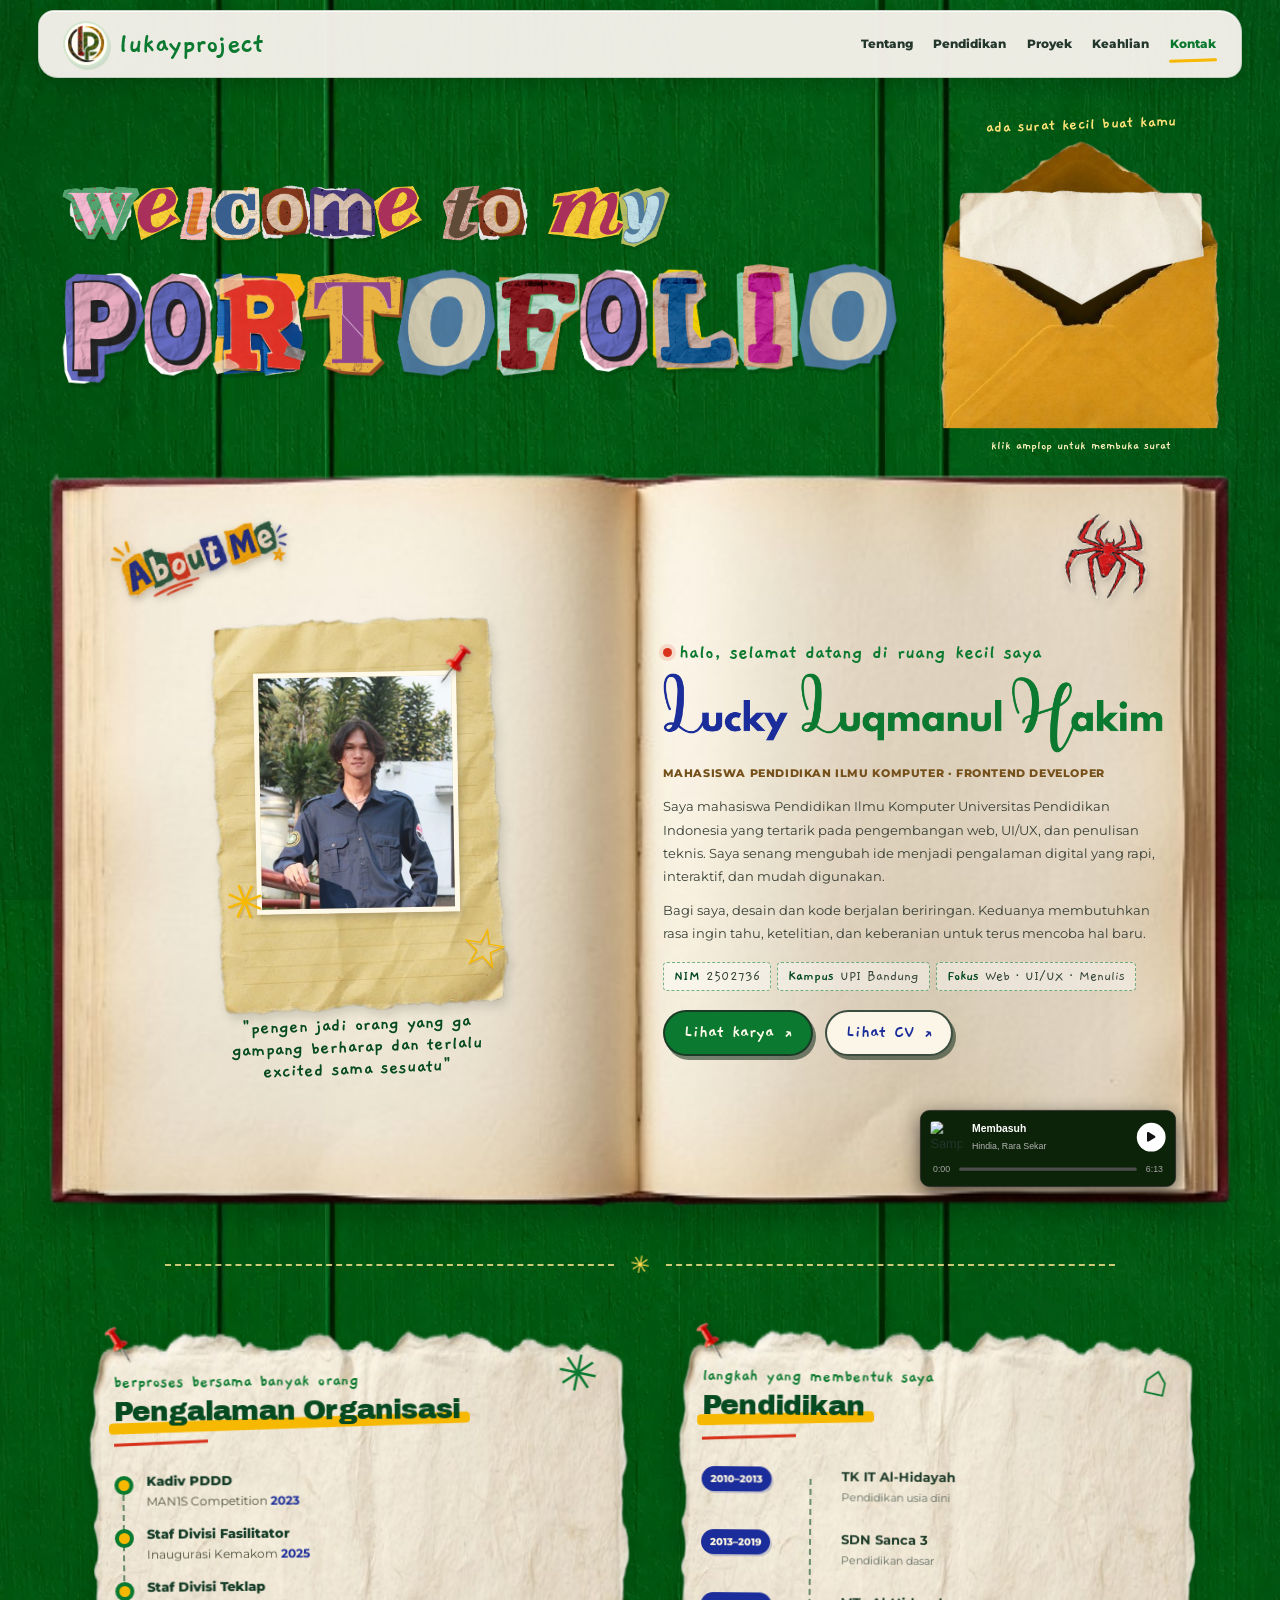
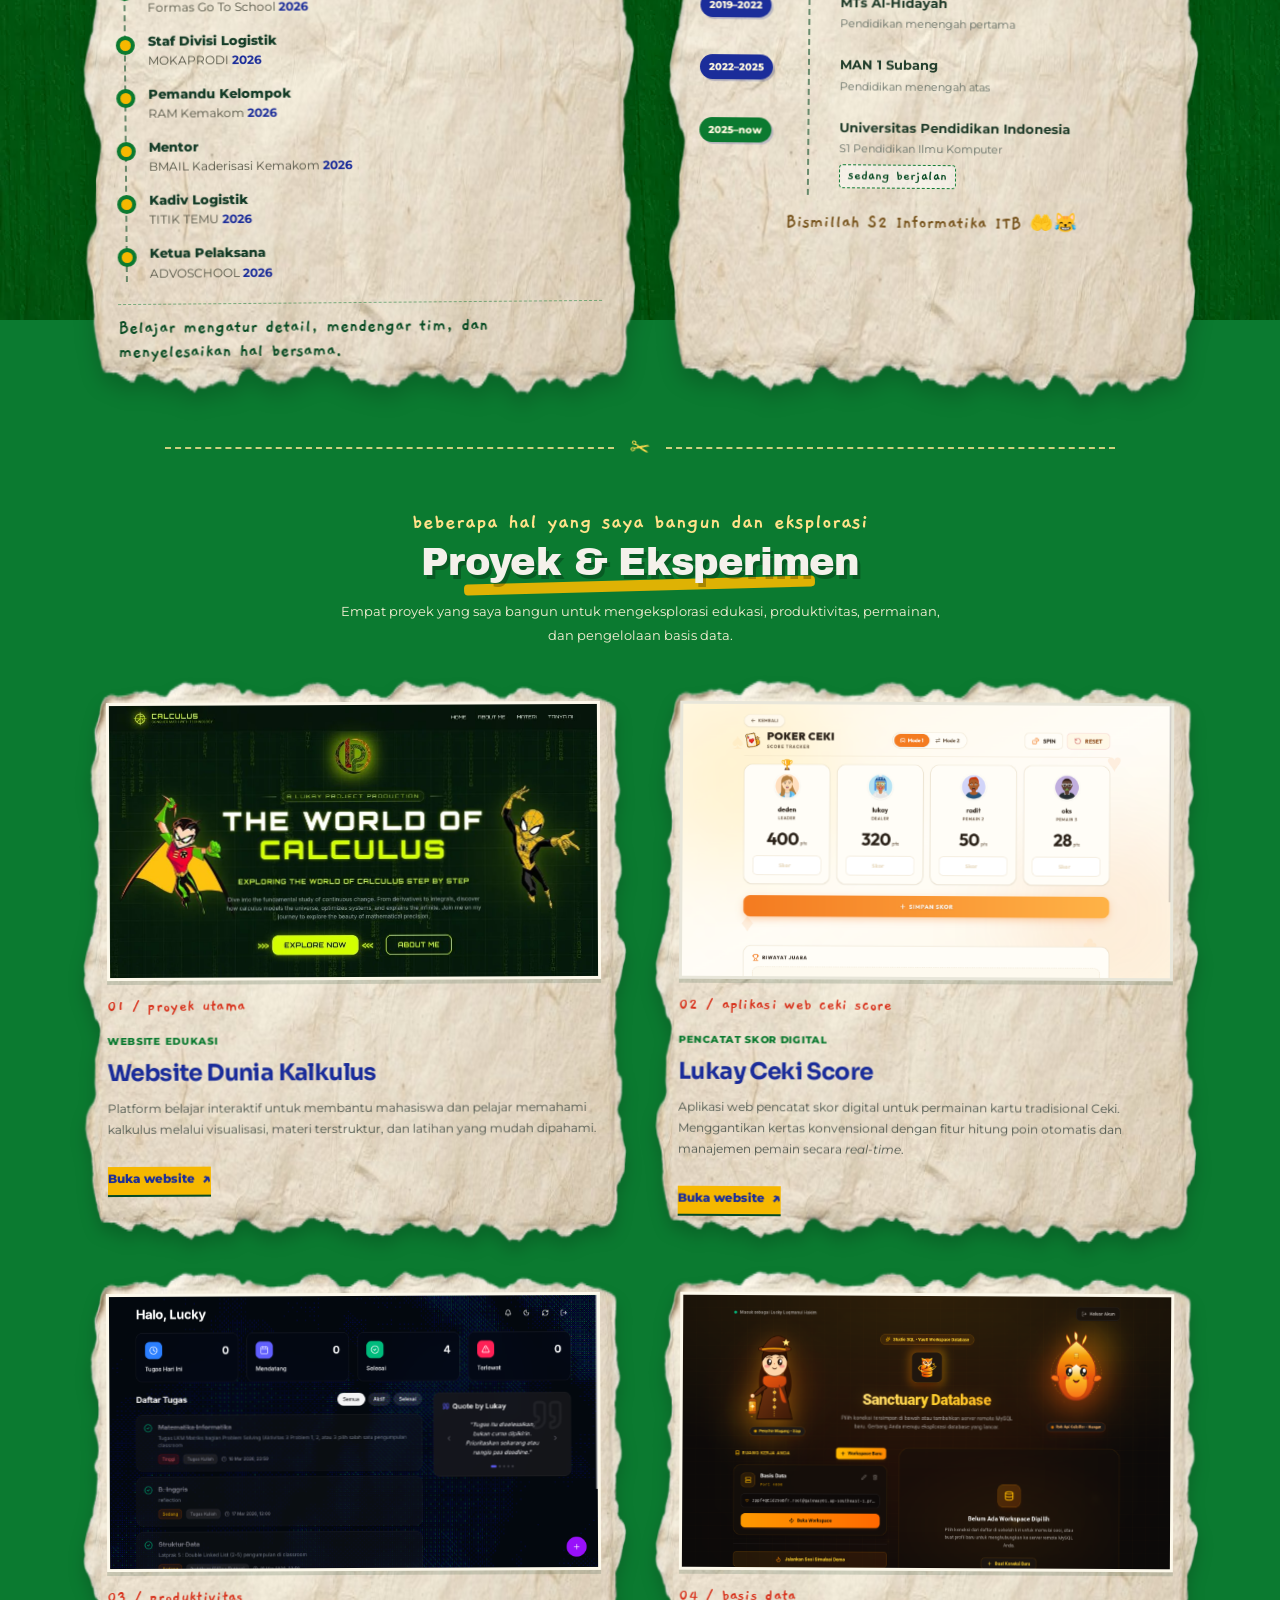
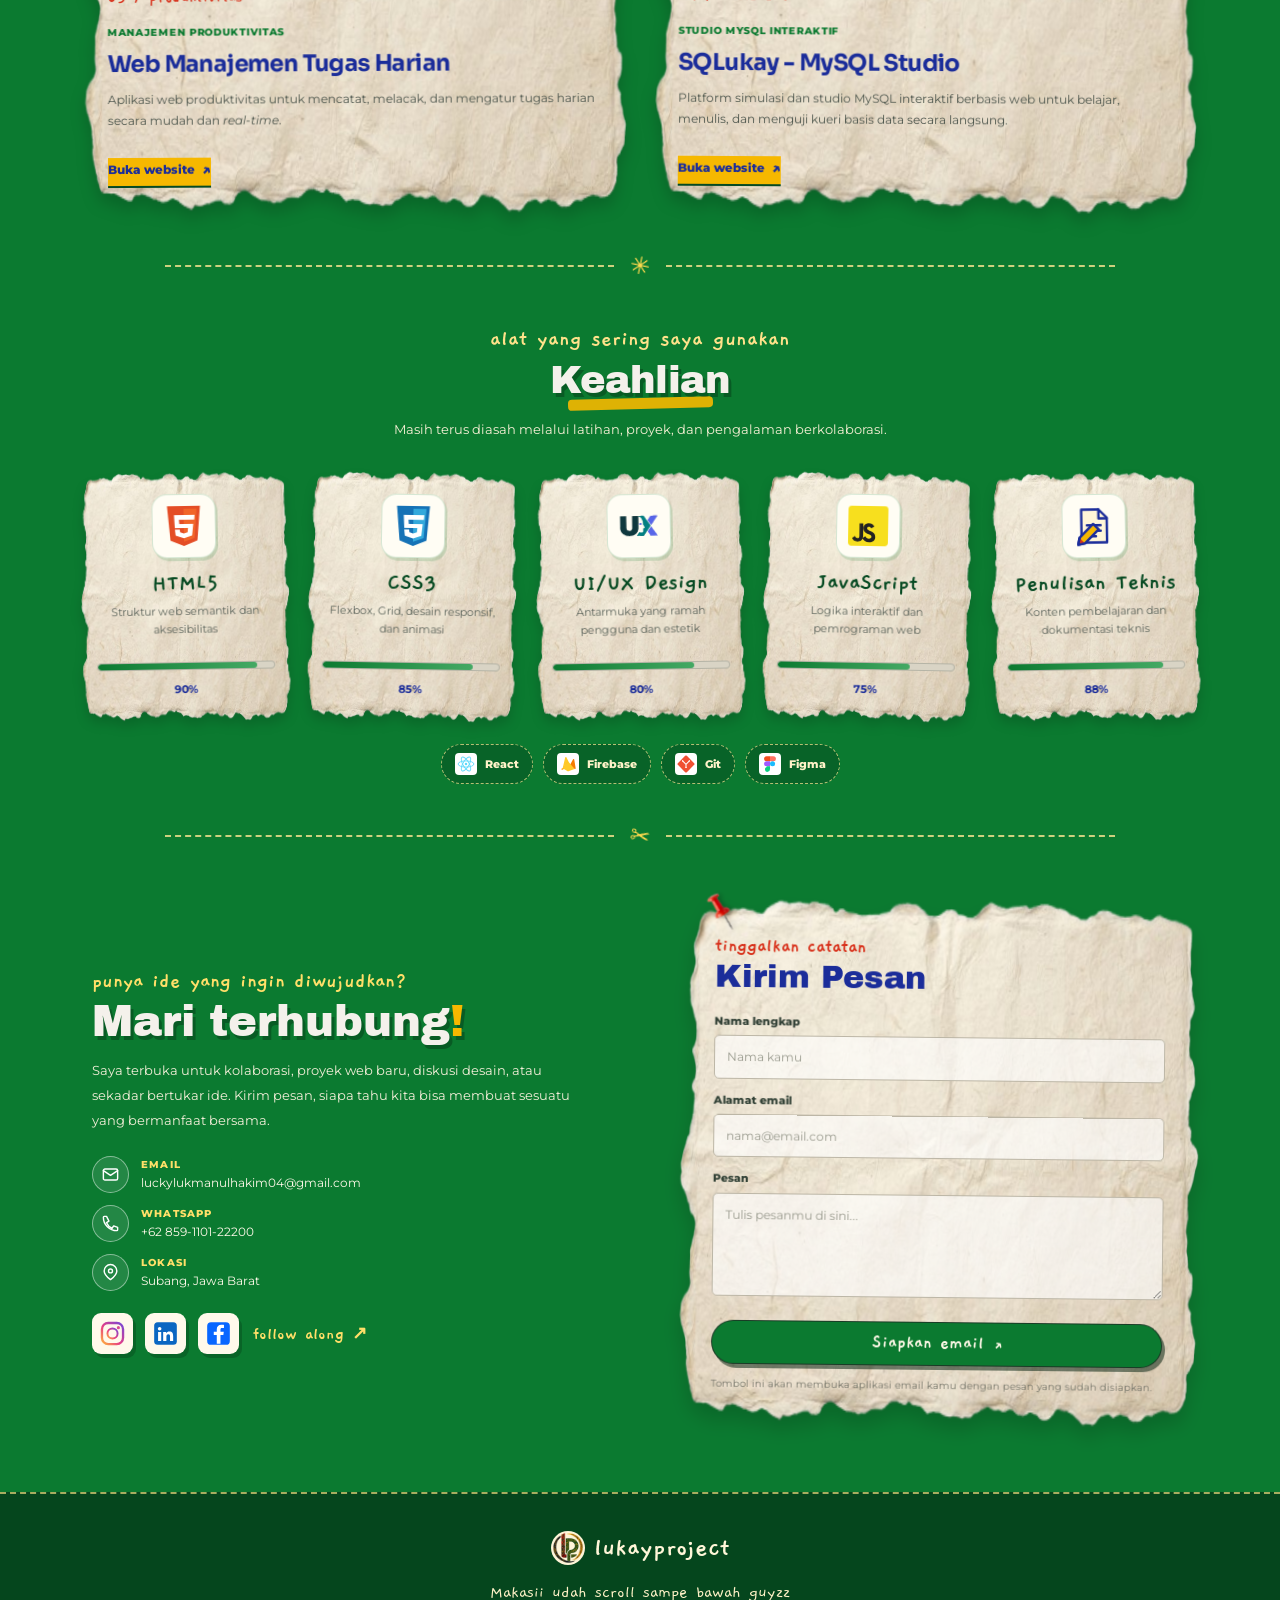
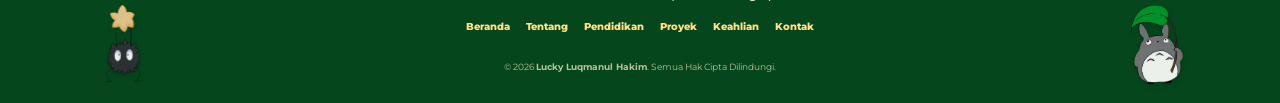
==== commit d1350024: "Pending changes exported from your codespace" ====
--- a/index.html
+++ b/index.html
@@ -13,7 +13,7 @@
   <link rel="preconnect" href="https://fonts.gstatic.com" crossorigin>
   <link href="https://fonts.googleapis.com/css2?family=Archivo+Black&family=Gaegu:wght@400;700&family=Montserrat:wght@400;500;600;700;800&family=Sora:wght@600;700;800&display=swap" rel="stylesheet">
   <link rel="stylesheet" href="https://cdnjs.cloudflare.com/ajax/libs/font-awesome/6.5.2/css/all.min.css">
-  <link rel="stylesheet" href="style.css?v=20261017b">
+  <link rel="stylesheet" href="style.css">
   <script src="script.js" defer></script>
 </head>
 <body>
@@ -32,7 +32,6 @@
       <div class="nav-links" id="mainNav">
         <a href="#Tentang" class="nav-link">Tentang</a>
         <a href="#Pendidikan" class="nav-link">Pendidikan</a>
-        <a href="#Pengalaman" class="nav-link">Organisasi</a>
         <a href="#Proyek" class="nav-link">Proyek</a>
         <a href="#Keahlian" class="nav-link">Keahlian</a>
         <a href="#Kontak" class="nav-link">Kontak</a>
@@ -53,20 +52,20 @@
 
         <!-- Audio untuk pemutar lagu mini -->
         <audio id="myAudio">
-          <source src="assets/kita ke sana.mp3" type="audio/mpeg">
+          <source src="assets/membasuh.mp3" type="audio/mpeg">
         </audio>
 
         <!-- Pemutar audio mini -->
         <div class="spotify-popup-mini">
           <div class="mini-top-row">
             <img
-              src="https://i.scdn.co/image/ab67616d0000b27349bdf0e981cbba25d48b44e0"
+              src="https://i.scdn.co/image/ab67616d0000b273d623688488865906052ef96b"
               alt="Sampul album"
               class="mini-art"
             >
             <div class="mini-details">
-              <p class="mini-title">Kita ke Sana</p>
-              <p class="mini-artist">Hindia</p>
+              <p class="mini-title">Membasuh</p>
+              <p class="mini-artist">Hindia, Rara Sekar</p>
             </div>
             <div class="mini-controls">
               <button
@@ -100,6 +99,8 @@
                 <span class="letter-message" id="letterMessage">
                   <strong>Hai, manteteman!</strong>
                   <span>Terima kasih sudah mampir. Kalau kamu tertarik berkolaborasi, yuk kita ngobrol.</span>
+                  <span> </span>
+                  <span> </span>
                   <em>Salam hangat, Lucky</em>
                 </span>
               </span>
@@ -114,6 +115,7 @@
       <section class="intro-book" id="Tentang" aria-labelledby="introTitle">
         <img class="book-art" src="assets/buku-terbuka.png" alt="Buku terbuka dengan halaman kertas krem">
         <img class="about-me-label" src="assets/about-me.png" alt="about me" aria-hidden="true">
+        <img class="stiker-spider" src="assets/spider.png" alt="stiker spider" aria-hidden="true">
         </div>
         
         <div class="intro-layout">
@@ -187,7 +189,7 @@
           <li><span class="edu-year">2013–2019</span><div><strong>SDN Sanca 3</strong><p>Pendidikan dasar</p></div></li>
           <li><span class="edu-year">2019–2022</span><div><strong>MTs Al-Hidayah</strong><p>Pendidikan menengah pertama</p></div></li>
           <li><span class="edu-year">2022–2025</span><div><strong>MAN 1 Subang</strong><p>Pendidikan menengah atas</p></div></li>
-          <li class="current-education"><span class="edu-year">2025–sekarang</span><div><strong>Universitas Pendidikan Indonesia</strong><p>S1 Pendidikan Ilmu Komputer</p><span class="now-tag">sedang berjalan</span></div></li>
+          <li class="current-education"><span class="edu-year">2025–now</span><div><strong>Universitas Pendidikan Indonesia</strong><p>S1 Pendidikan Ilmu Komputer</p><span class="now-tag">sedang berjalan</span></div></li>
         </ol>
         <div class="campus-note">Bismillah S2 Informatika ITB 🤲😹</div>
       </section>
@@ -284,7 +286,7 @@
         <h2 id="contactTitle">Mari terhubung<span>!</span></h2>
         <p>Saya terbuka untuk kolaborasi, proyek web baru, diskusi desain, atau sekadar bertukar ide. Kirim pesan, siapa tahu kita bisa membuat sesuatu yang bermanfaat bersama.</p>
         <div class="contact-lines">
-          <a href="mailto:luckyluqmanulhakim@upi.edu"><span class="contact-icon"><img src="assets/icons/mail.svg" alt=""></span><span><small>EMAIL</small>luckyluqmanulhakim@upi.edu</span></a>
+          <a href="mailto:luckylukmanulhakim04@gmail.com"><span class="contact-icon"><img src="assets/icons/mail.svg" alt=""></span><span><small>EMAIL</small>luckylukmanulhakim04@gmail.com</span></a>
           <a href="https://wa.me/62859110122200" target="_blank" rel="noreferrer"><span class="contact-icon"><img src="assets/icons/phone.svg" alt=""></span><span><small>WHATSAPP</small>+62 859-1101-22200</span></a>
           <div><span class="contact-icon"><img src="assets/icons/map-pin.svg" alt=""></span><span><small>LOKASI</small>Subang, Jawa Barat</span></div>
         </div>
@@ -318,8 +320,8 @@
     <img class="footer-susuwatari" src="assets/susuwatari.png" alt="Ilustrasi Susuwatari">
     <div class="footer-brand"><img src="assets/logo-lukayproject.png" alt="Logo lukayproject"><span>lukayproject</span></div>
     <p>Makasii udah scroll sampe bawah guyzz</p>
-    <div class="footer-nav"><a href="#Beranda">Beranda</a><a href="#Tentang">Tentang</a><a href="#Pengalaman">Organisasi</a><a href="#Proyek">Proyek</a><a href="#Kontak">Kontak</a></div>
-    <small>© <span id="currentYear">2026</span> Lucky Luqmanul Hakim. Semua Hak Cipta Dilindungi.</small>
+    <div class="footer-nav"><a href="#Beranda">Beranda</a><a href="#Tentang">Tentang</a><a href="#Pendidikan">Pendidikan</a><a href="#Proyek">Proyek</a><a href="#Keahlian">Keahlian</a><a href="#Kontak">Kontak</a></div>
+    <small>© <span id="currentYear">2026</span> <strong>Lucky Luqmanul Hakim</strong>. Semua Hak Cipta Dilindungi.</small>
   </footer>
 </body>
 </html>
--- a/style.css
+++ b/style.css
@@ -380,6 +380,31 @@
   }
 }
 
+.stiker-spider {
+  position: absolute;
+  top: 6%;
+  right: 7%;
+  width: 90px;
+  height: auto;
+  display: block;
+  z-index: 3;
+  transform: rotate(10deg);
+  filter: drop-shadow(2px 4px 3px rgba(0, 0, 0, .15));
+  pointer-events: none;
+}
+
+/* Penyesuaian untuk layar HP */
+@media (max-width: 760px) {
+  .stiker-spider {
+    position: relative;
+    top: auto;
+    right: auto;
+    width: clamp(105px, 30vw, 145px);
+    margin: 0 0 -20px 14px;
+    transform: rotate(-4deg);
+  }
+}
+
 .intro-layout {
   height: 100%;
   min-height: 0;
@@ -619,7 +644,7 @@
   /* Membuat susunan atas-bawah */
 
   gap: 10px;
-  z-index: 999;
+  z-index: 10;
   font-family: sans-serif;
   box-sizing: border-box;
   transform: scale(0.80);
@@ -816,10 +841,10 @@
   z-index: 5;
   top: -16px;
   left: 22px;
-  width: 32px;
+  width: 40px;
   height: 48px;
   object-fit: contain;
-  transform: rotate(-17deg);
+  transform: rotate(-70deg);
   filter: drop-shadow(1px 3px 2px #0003);
 }
 
@@ -3929,12 +3954,12 @@
 }
 
 .panel-pin {
-  width: 38px !important;
+  width: 40px !important;
   height: 38px !important;
   top: -12px !important;
   left: 21px !important;
   object-fit: contain !important;
-  transform: none !important;
+  transform: rotate(-70deg);
 }
 
 /* Ukuran amplop dan surat mengikuti versi PNG yang sudah dipotong rapat. */
@@ -4011,10 +4036,11 @@
   }
 
   .panel-pin {
-    width: 32px !important;
+    width: 40px !important;
     height: 32px !important;
     top: -9px !important;
     left: 17px !important;
+    transform: rotate(-70deg);
   }
 }
 
@@ -4237,11 +4263,11 @@
 }
 
 .panel-pin {
-  width: 36px !important;
+  width: 40px !important;
   height: 36px !important;
   top: -3px !important;
   left: 22px !important;
-  transform: none !important;
+  transform: rotate(-70deg);
   object-fit: contain !important;
 }
 
@@ -4349,8 +4375,9 @@
   .panel-pin {
     top: -1px !important;
     left: 18px !important;
-    width: 32px !important;
+    width: 40px !important;
     height: 32px !important;
+    transform: rotate(-70deg);
   }
 
   .photo-pin {
